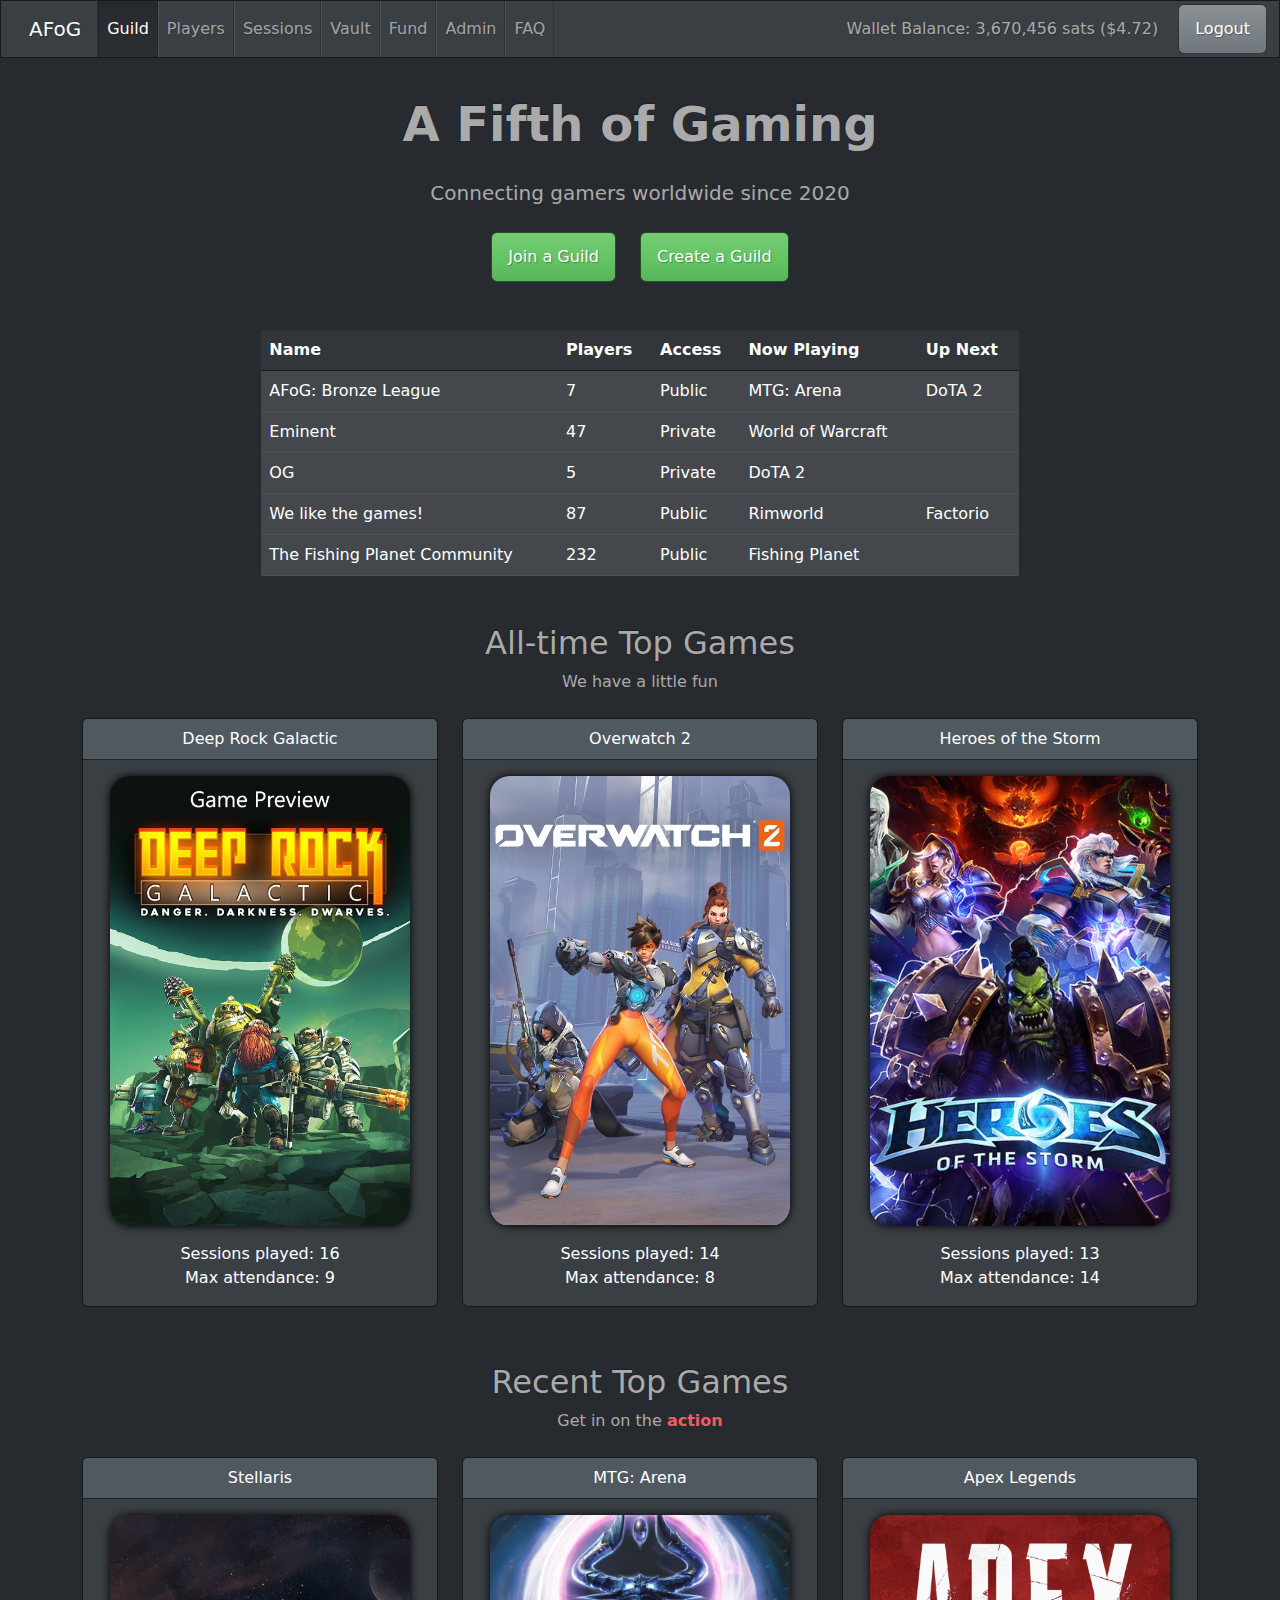
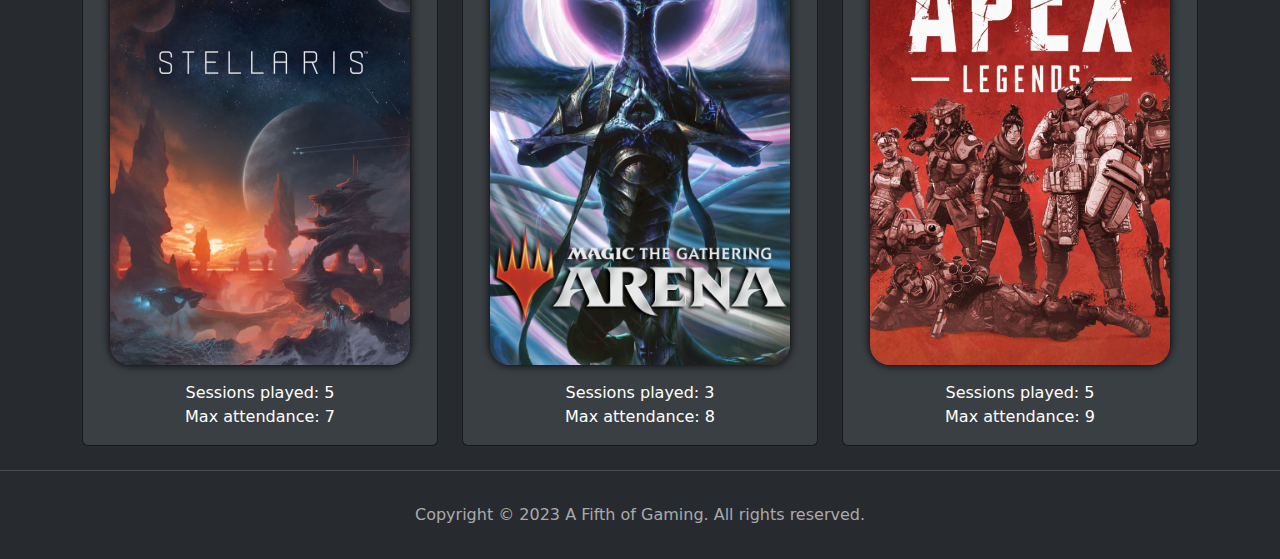
==== index.html @ 7854fa2b "Add files via upload" ====
<!DOCTYPE html>
    <head>
        <meta charset="utf-8">
        <meta name="viewport" content="width=device-width, initial-scale=1.0">
        <title>A Fifth of Gaming</title>

        <!-- CSS Start -->
        <link rel="stylesheet" href="./Styles/Bootstrap/bootstrap.css">
        <link rel="stylesheet" href="./Styles/style.css">
        <!-- CSS End -->

    </head>
    <body>

        <!-- Navbar Star -->
        <section navbar>
            <nav class="navbar navbar-expand-lg bg-primary fixed-top" data-bs-theme="dark">
                <div class="container-fluid">
                    <a class="navbar-brand" href="#">AFoG</a>
                    <button class="navbar-toggler" type="button" data-bs-toggle="collapse" data-bs-target="#navbarColor01" aria-controls="navbarColor01" aria-expanded="false" aria-label="Toggle navigation">
                        <span class="navbar-toggler-icon"></span>
                    </button>
                    <div class="collapse navbar-collapse" id="navbarColor01">
                        <ul class="navbar-nav me-auto">
                        <li class="nav-item">
                            <a class="nav-link active" href="#">Guild<span class="visually-hidden">(current)</span></a>
                        </li>
                        <li class="nav-item">
                            <a class="nav-link" href="#">Players</a>
                        </li>
                        <li class="nav-item">
                            <a class="nav-link" href="#">Sessions</a>
                        </li>
                        <li class="nav-item">
                            <a class="nav-link" href="#">Vault</a>
                        </li>
                        <li class="nav-item">
                            <a class="nav-link" href="#">Fund</a>
                        </li>
                        <li class="nav-item">
                            <a class="nav-link" href="#">Admin</a>
                        </li>
                        <li class="nav-item">
                            <a class="nav-link" href="#">FAQ</a>
                        </li>
                        </ul>
                        <div style="padding-right: 20px;">
                            <p style="margin: auto">Wallet Balance: 3,670,456 sats ($4.72)</p>
                        </div>
                        <button class="btn btn-secondary my-2 my-sm-0" type="submit">Logout</button>
                    </div>
                </div>
            </nav>
        </section>
        <!-- Navbar End -->

        <!-- Hero Start -->
        <section hero>
            <div class="text-center p-5">
                <!-- <img class="d-block mx-auto mb-4" src="./Assets/Images/pexels-nathan-b-caldeira-6125330.jpg" alt="temp" width="100%"> -->
                <h1 class="display-5 fw-bold pt-5">A Fifth of Gaming</h1>
                <div class="col-lg-6 mx-auto">
                    <p class="lead my-4">Connecting gamers worldwide since 2020</p>
                    <div class="d-grid gap-4 d-sm-flex justify-content-sm-center">
                        <button type="button" class="btn btn-success"><a class="nav-link" href="#">Join a Guild</a></button>
                        <button type="button" class="btn btn-success"><a class="nav-link" href="#">Create a Guild</a></button>                  
                    </div>
                </div>
            </div>
        </section>
        <!-- Hero End -->

        <!-- Top Guilds Start -->
        <section top-guilds>
            <div class="col-xl-8 mx-auto px-5">
                <table class="table table-hover">
                    <thead>
                        <tr>
                            <th scope="col">Name</th>
                            <th scope="col">Players</th>
                            <th scope="col">Access</th>
                            <th scope="col">Now Playing</th>
                            <th scope="col">Up Next</th>
                        </tr>
                    </thead>
                    <tbody>
                        <tr class="table-primary">
                            <td scope="row">AFoG: Bronze League</th>
                            <td>7</td>
                            <td>Public</td>
                            <td>MTG: Arena</td>
                            <td>DoTA 2</th>
                        </tr>
                        <tr class="table-primary">
                            <td scope="row">Eminent</th>
                            <td>47</td>
                            <td>Private</td>
                            <td>World of Warcraft</td>
                            <td></th>
                        </tr>
                        <tr class="table-primary">
                            <td scope="row">OG</th>
                            <td>5</td>
                            <td>Private</td>
                            <td>DoTA 2</td>
                            <td></th>
                        </tr>
                        <tr class="table-primary">
                            <td scope="row">We like the games!</th>
                            <td>87</td>
                            <td>Public</td>
                            <td>Rimworld</td>
                            <td>Factorio</th>
                        </tr>
                        <tr class="table-primary">
                            <td scope="row">The Fishing Planet Community</th>
                            <td>232</td>
                            <td>Public</td>
                            <td>Fishing Planet</td>
                            <td></th>
                        </tr>
                    </tbody>
                </table>    
            </div>    
        </section>
        <!-- Top Guilds End -->

        <!-- All-time Top Games Start -->
        <div class="container">
            <h2 class="text-center mt-5">All-time Top Games</h2>
            <p class="text-center mb-3">We have a little fun</p>
            <div class="row">
                <div class="col-md-4 col-sm-12 py-2">
                    <div class="card text-white bg-primary mx-auto text-center" style="width: 100%;">
                        <div class="card-header">Deep Rock Galactic</div>
                        <div class="card-body">
                            <a href="https://www.deeprockgalactic.com/">
                                <img class="card-preview-image" src="./Assets/Images/Games/Deep Rock Galactic.jpg" alt="deep rock galactic">
                            </a>
                            <ul class="card-preview-list pt-3">
                                <li>Sessions played: 16</li>
                                <li>Max attendance: 9</li>
                            </ul>
                        </div>
                    </div>
                </div>
                <div class="col-md-4 col-sm-12 py-2">
                    <div class="card text-white bg-primary mx-auto text-center" style="width: 100%;">
                        <div class="card-header">Overwatch 2</div>
                        <div class="card-body">
                            <a href="https://overwatch.blizzard.com/en-us/">
                                <img class="card-preview-image" src="./Assets/Images/Games/Overwatch 2.jpg" alt="overwatch 2">
                            </a>
                            <ul class="card-preview-list pt-3">
                                <li>Sessions played: 14</li>
                                <li>Max attendance: 8</li>
                            </ul>
                        </div>
                    </div>
                </div>
                <div class="col-md-4 col-sm-12 py-2">
                    <div class="card text-white bg-primary mx-auto text-center" style="width: 100%;">
                        <div class="card-header">Heroes of the Storm</div>
                        <div class="card-body">
                            <a href="https://heroesofthestorm.blizzard.com/en-us/">
                                <img class="card-preview-image" src="./Assets/Images/Games/Heroes of the Storm.jpg" alt="heroes of the storm">
                            </a>
                            <ul class="card-preview-list pt-3">
                                <li>Sessions played: 13</li>
                                <li>Max attendance: 14</li>
                            </ul>                        
                        </div>
                    </div>
                </div>
            </div>
        </div>
        <!-- All-time Top Games End -->

        <!-- Recent Top Games Start -->
        <div class="container">
            <h2 class="text-center mt-5">Recent Top Games</h2>
            <p class="text-center mb-3">Get in on the <strong><a class="nav-item" style="text-decoration: none; color: var(--bs-danger)" href="#">action</a></strong></p>
            <div class="row">
                <div class="col-md-4 col-sm-12 py-2">
                    <div class="card text-white bg-primary mx-auto text-center" style="width: 100%;">
                        <div class="card-header">Stellaris</div>
                        <div class="card-body">
                            <a href="https://www.paradoxinteractive.com/games/stellaris/about">
                                <img class="card-preview-image" src="./Assets/Images/Games/Stellaris.jpg" alt="stellaris">
                            </a>
                            <ul class="card-preview-list pt-3">
                                <li>Sessions played: 5</li>
                                <li>Max attendance: 7</li>
                            </ul>
                        </div>
                    </div>
                </div>
                <div class="col-md-4 col-sm-12 py-2">
                    <div class="card text-white bg-primary mx-auto text-center" style="width: 100%;">
                        <div class="card-header">MTG: Arena</div>
                        <div class="card-body">
                            <a href="https://magic.wizards.com/en/mtgarena?utm_source=google&utm_medium=cpc&utm_content=opb-branded-search-exact-text-arn-t01-m99&gclid=CjwKCAjw6eWnBhAKEiwADpnw9jcKSsLSXnEOmKVe9ziUFS3d11t2txVGPgoZqpXIYY7C8jF9TjRGkhoCyHUQAvD_BwE">
                                <img class="card-preview-image" src="./Assets/Images/Games/MTG Arena.jpg" alt="mtg: arena">
                            </a>
                            <ul class="card-preview-list pt-3">
                                <li>Sessions played: 3</li>
                                <li>Max attendance: 8</li>
                            </ul>
                        </div>
                    </div>
                </div>
                <div class="col-md-4 col-sm-12 py-2">
                    <div class="card text-white bg-primary mx-auto text-center" style="width: 100%;">
                        <div class="card-header">Apex Legends</div>
                        <div class="card-body">
                            <a href="https://www.ea.com/games/apex-legends">
                                <img class="card-preview-image" src="./Assets/Images/Games/Apex Legends.jpg" alt="apex legends">
                            </a>
                            <ul class="card-preview-list pt-3">
                                <li>Sessions played: 5</li>
                                <li>Max attendance: 9</li>
                            </ul>                        
                        </div>
                    </div>
                </div>
            </div>
        </div>
        <!-- Recent Top Games End -->

        <!-- Script Start -->
        <script src="./Scripts/Bootstrap/bootstrap.js"></script>
        <script src="./Scripts/index.js"></script>
        <!-- Script End -->

    </body>
    <hr>
    <footer class="py-3">
        <div class="container">
            <p class="text-center">Copyright &copy; 2023 A Fifth of Gaming. All rights reserved.</p>
        </div>
    </footer>
</html>
---- Styles/style.css ----
.card-preview-image {
    border-radius: 20px;
    box-shadow: 0px 0px 8px black;
    width: 100%;
    max-width: 300px;
    transition: all .3s;
    -o-transition: all .3s;
    -webkit-transition: all .3s;
    -moz-transition: all .3s;
}

.card-preview-image:hover {
    transform: scale(1.03);
    -o-transform: scale(1.03);
    -webkit-transform: scale(1.03);
    -moz-transform: scale(1.03);
}

.card-preview-list {
    list-style-type: none;
    margin: 0px;
    padding: 0px;
}
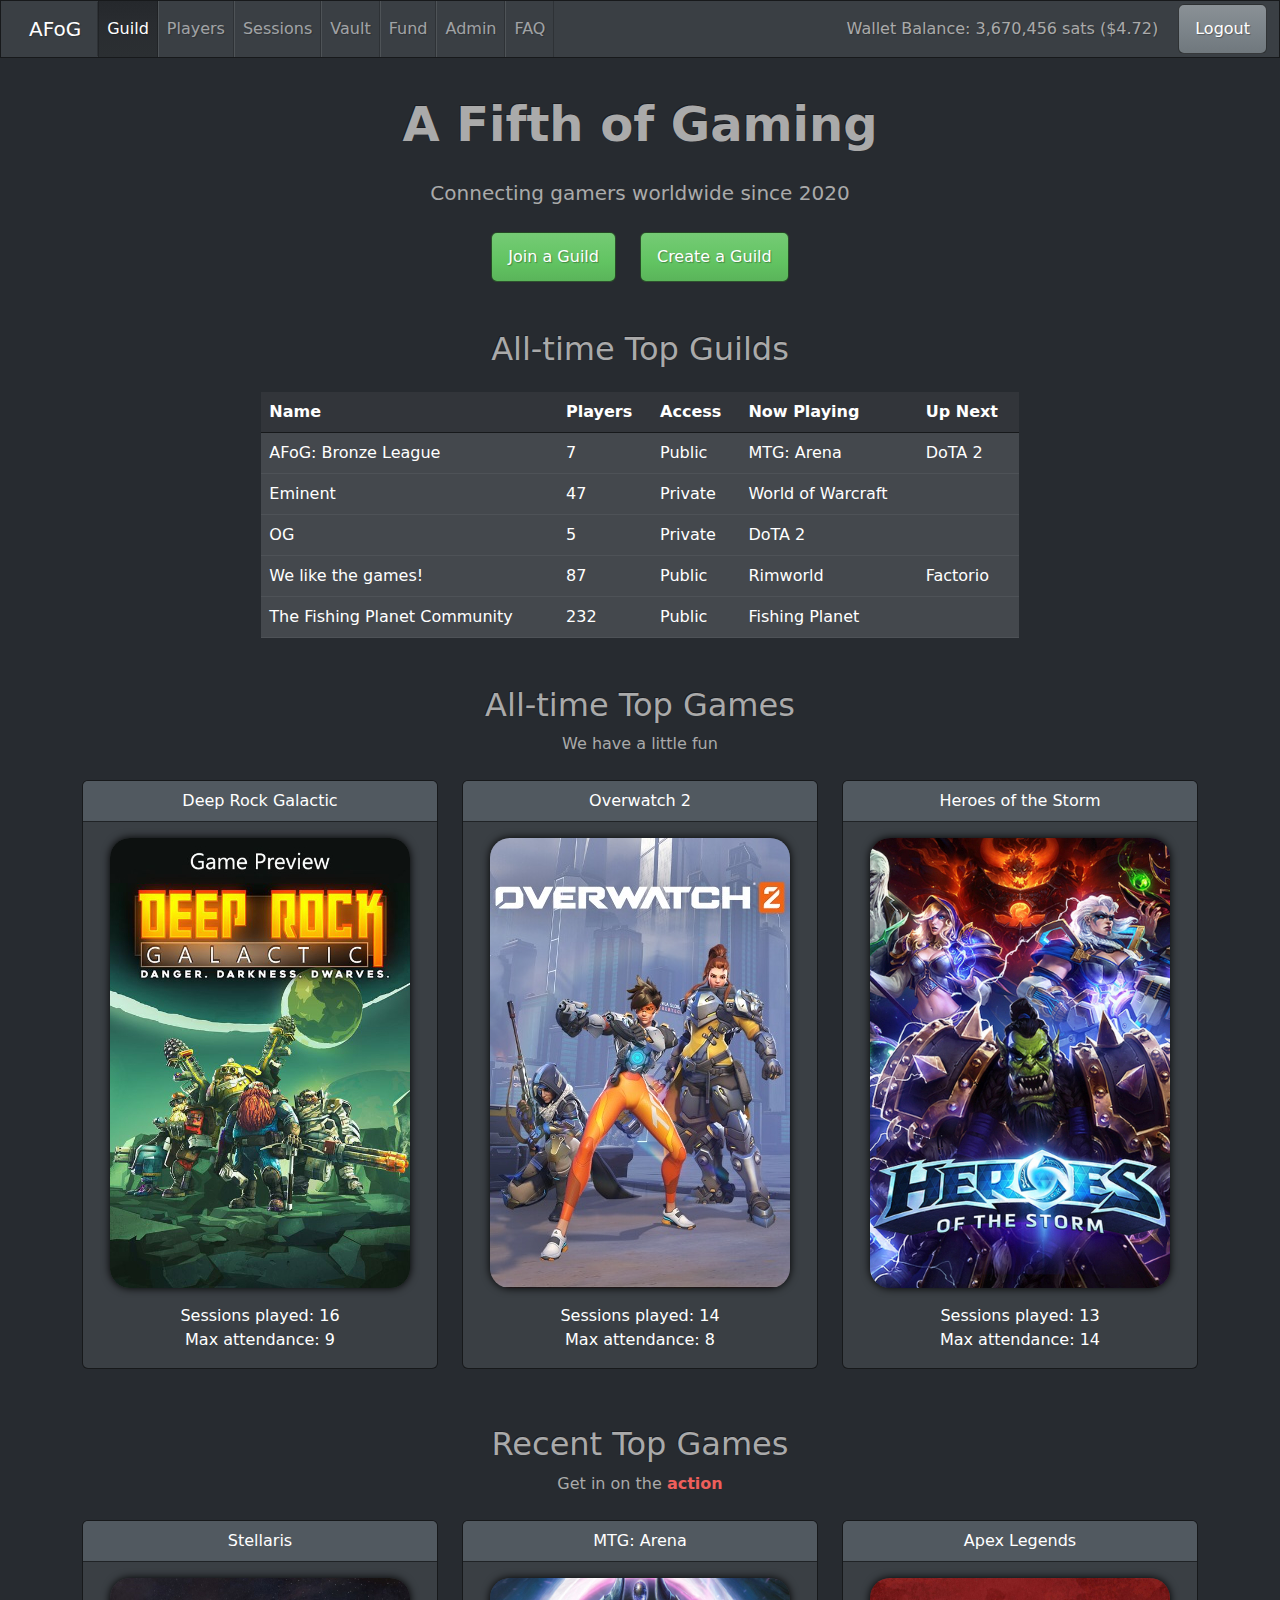
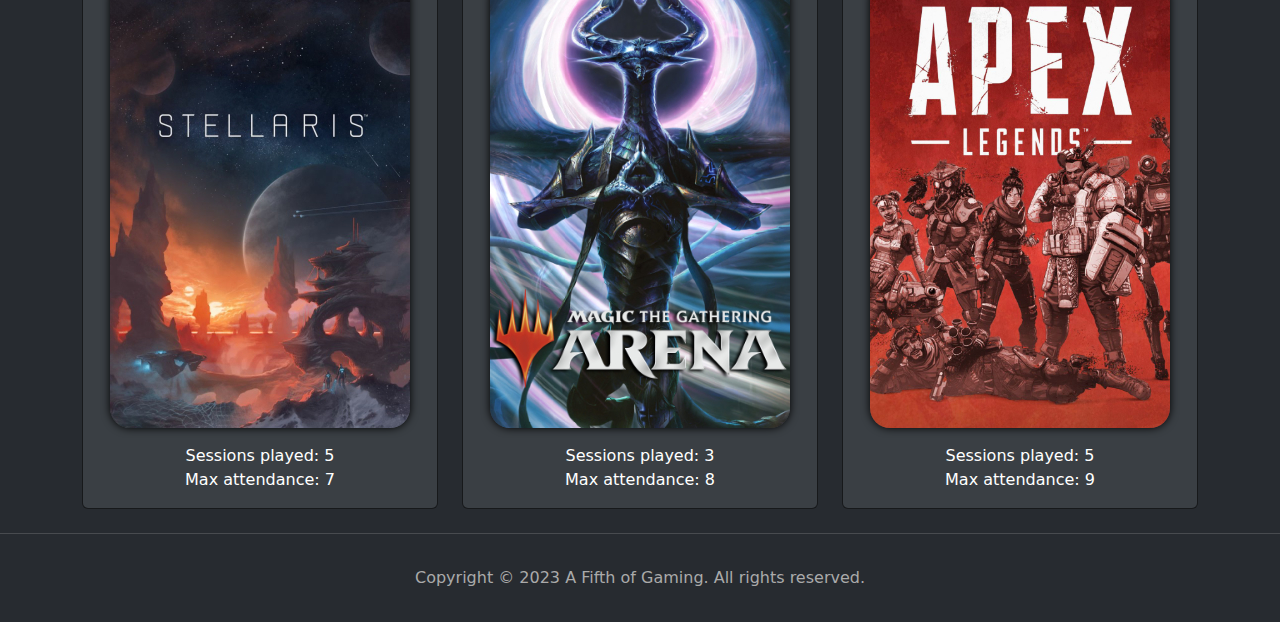
==== commit 98d80659: "Add files via upload" ====
--- a/index.html
+++ b/index.html
@@ -71,6 +71,7 @@
         <!-- Hero End -->
 
         <!-- Top Guilds Start -->
+        <h2 class="text-center mb-4">All-time Top Guilds</h2>
         <section top-guilds>
             <div class="col-xl-8 mx-auto px-5">
                 <table class="table table-hover">
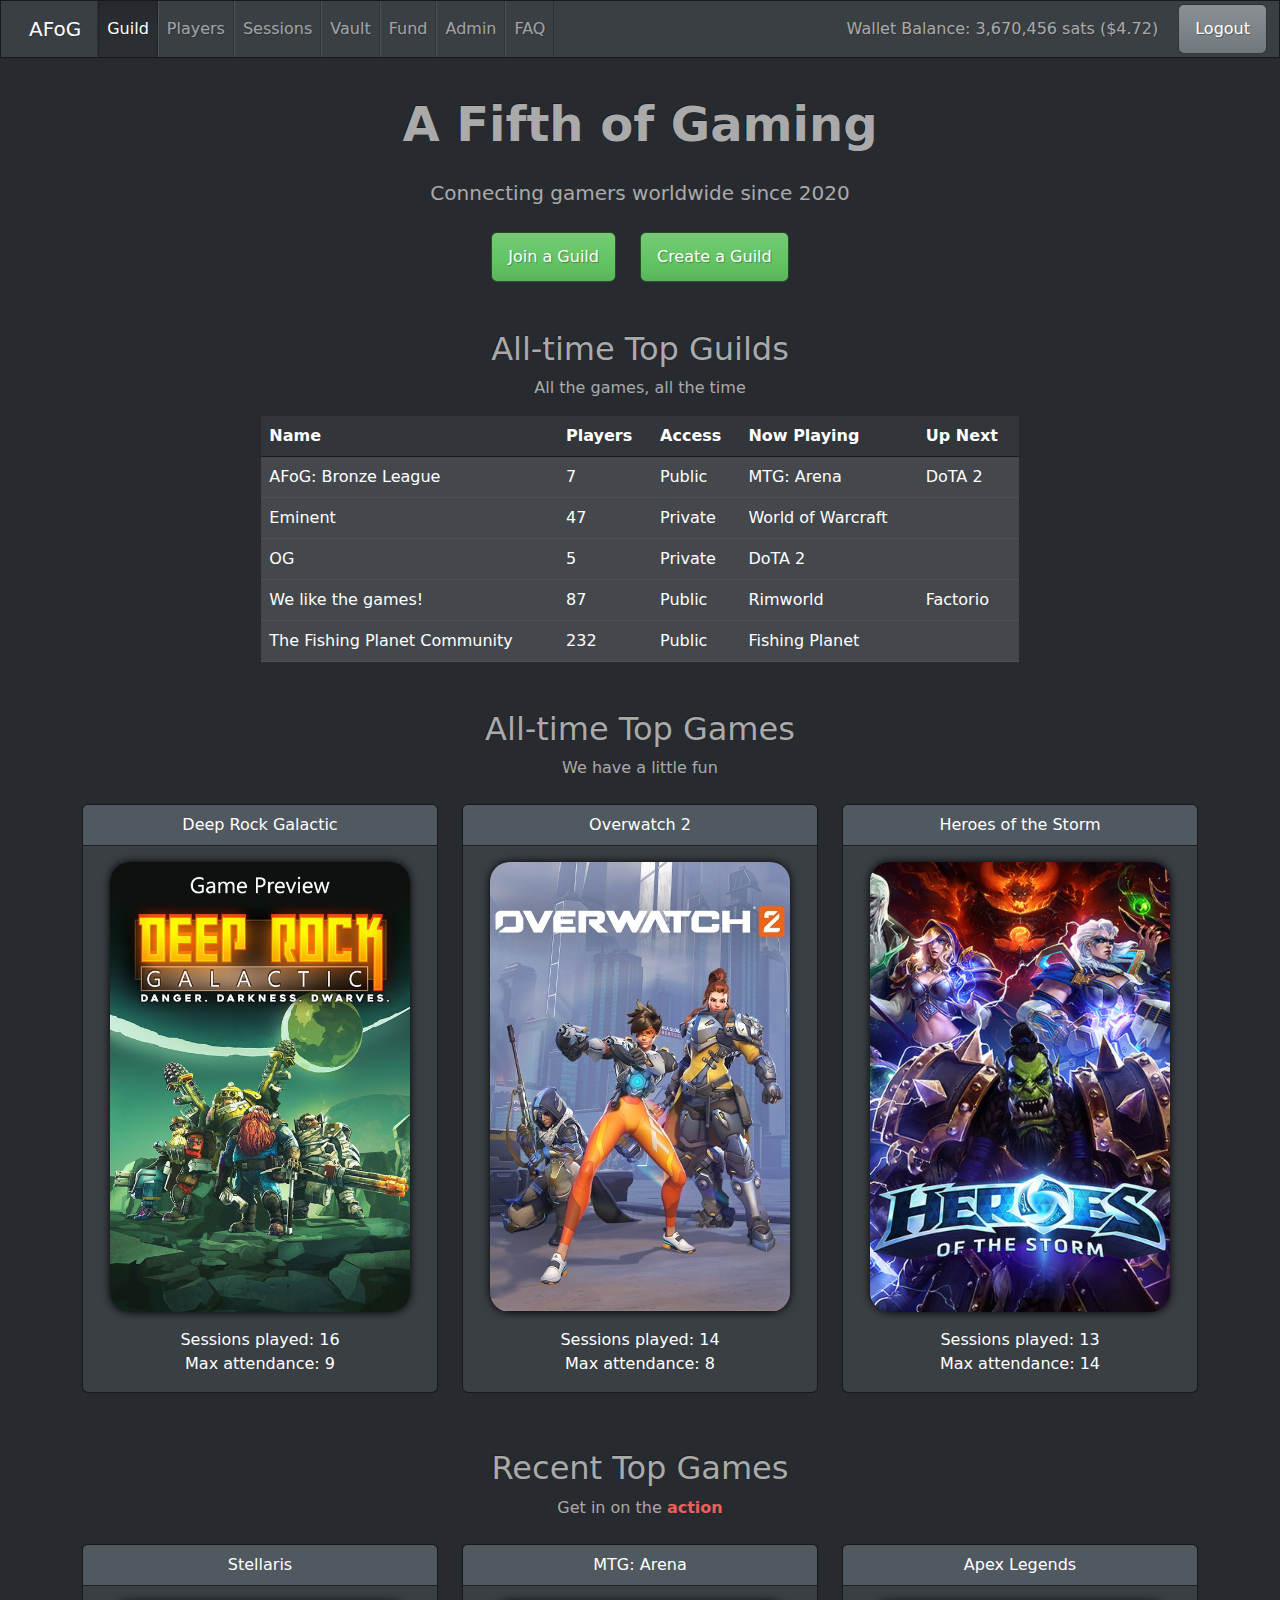
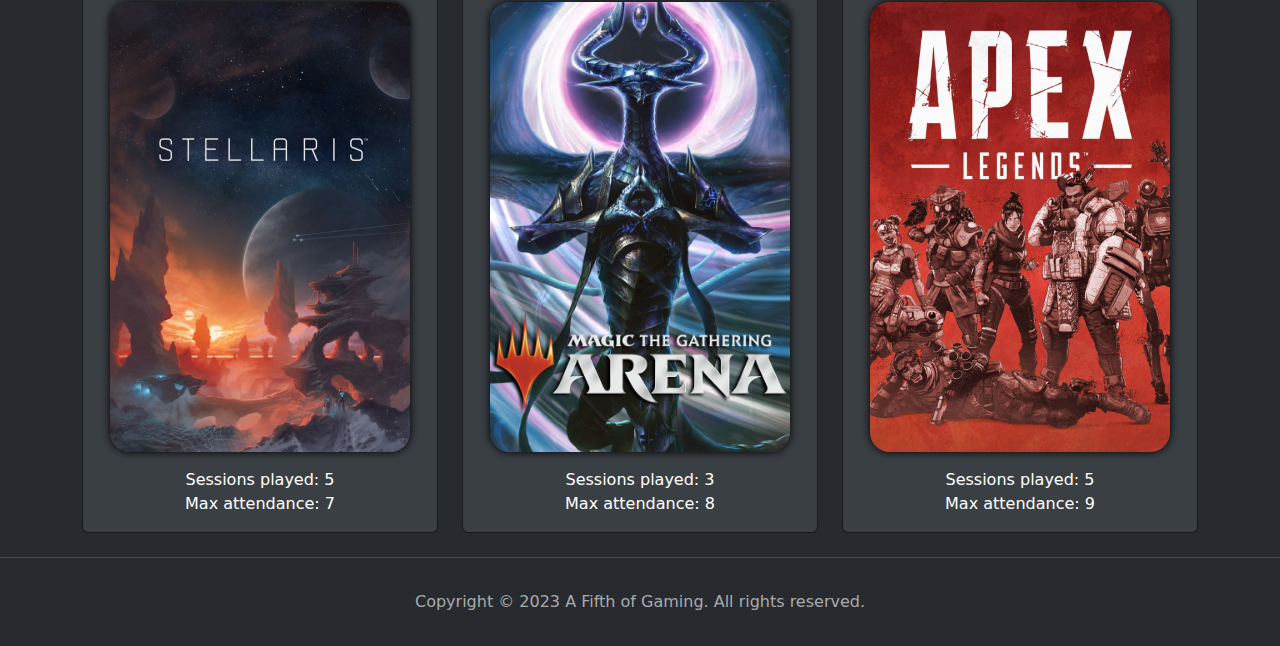
==== commit 2113920e: "Add files via upload" ====
--- a/index.html
+++ b/index.html
@@ -71,7 +71,8 @@
         <!-- Hero End -->
 
         <!-- Top Guilds Start -->
-        <h2 class="text-center mb-4">All-time Top Guilds</h2>
+        <h2 class="text-center">All-time Top Guilds</h2>
+        <p class="text-center mb-3">All the games, all the time</p>
         <section top-guilds>
             <div class="col-xl-8 mx-auto px-5">
                 <table class="table table-hover">
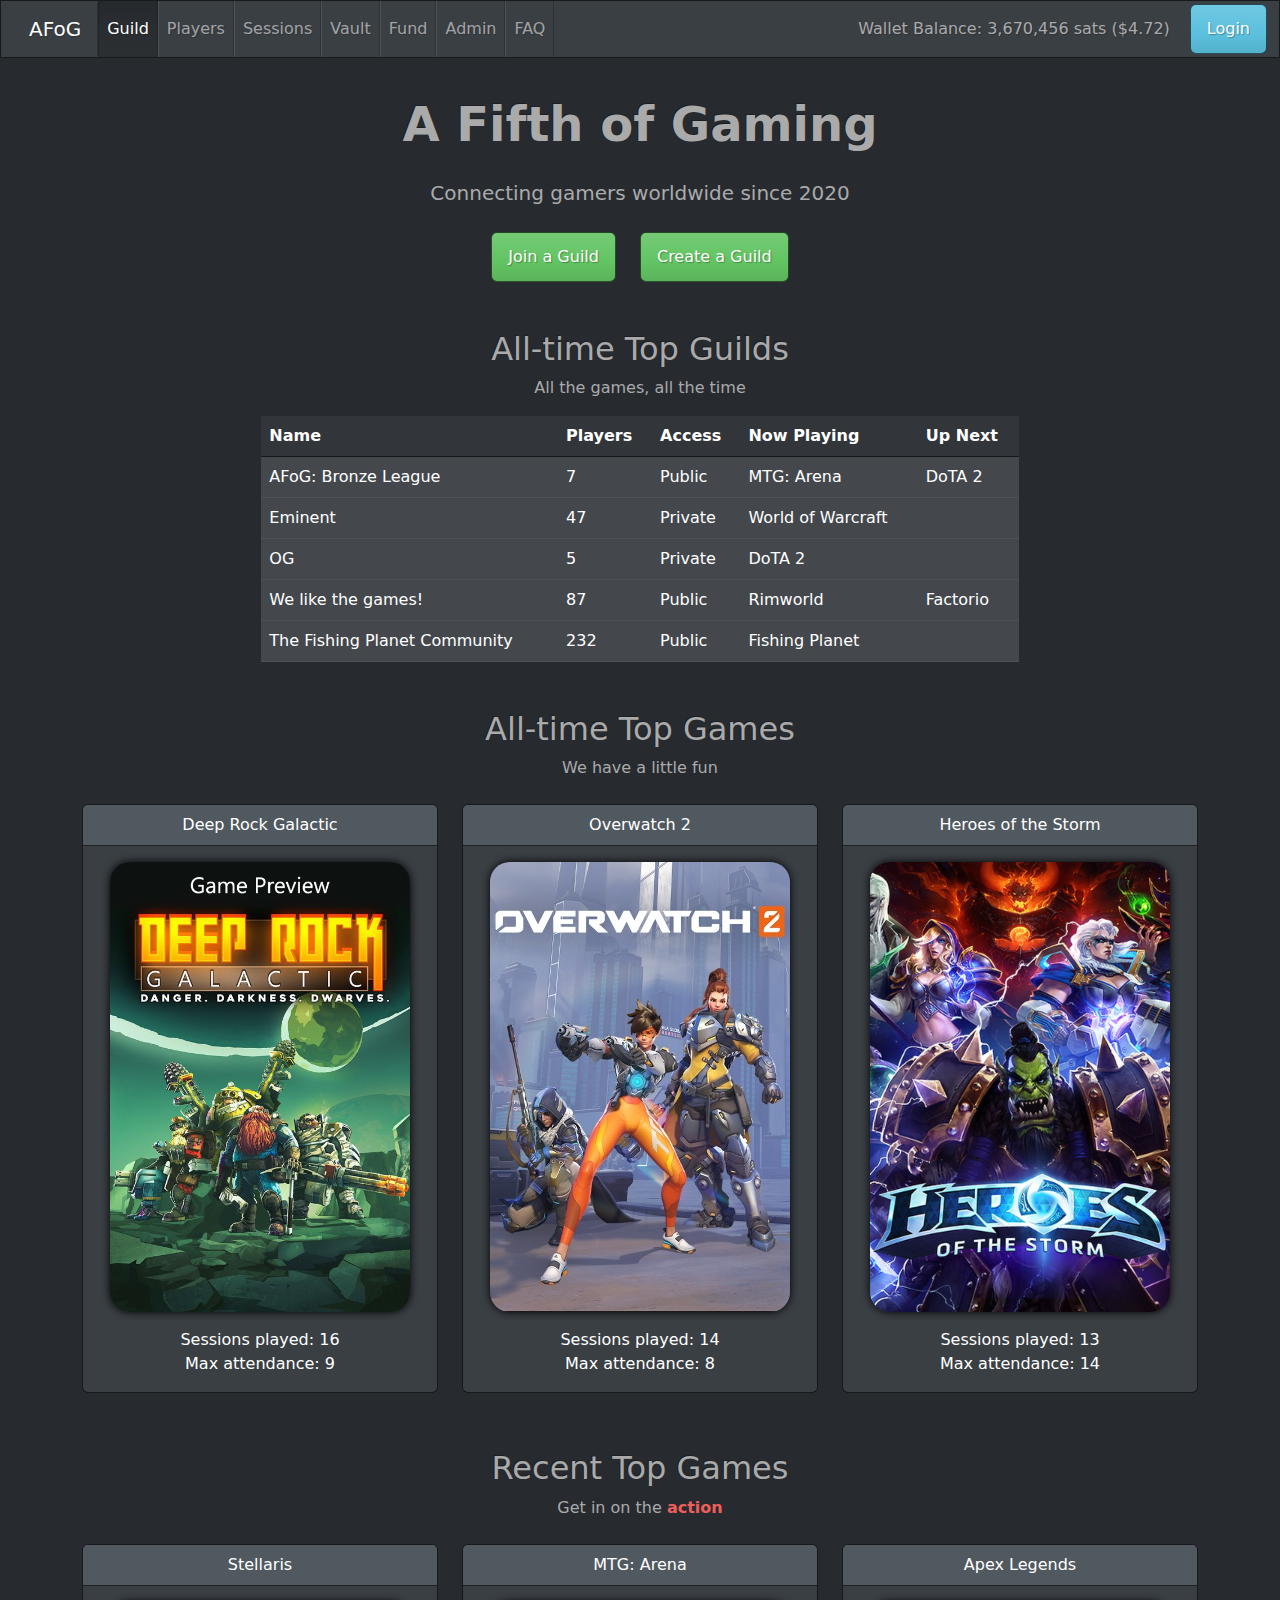
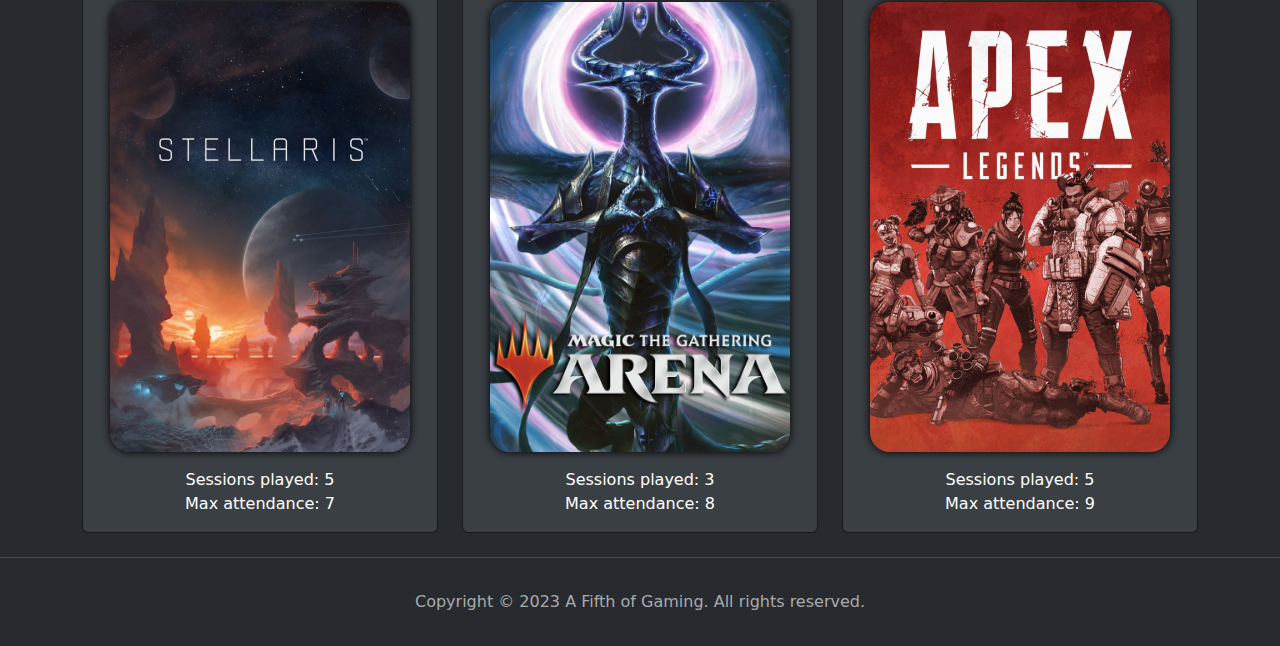
==== commit 6382bbbb: "Add files via upload" ====
--- a/index.html
+++ b/index.html
@@ -1,6 +1,7 @@
 <!DOCTYPE html>
+<html lang="en">
     <head>
-        <meta charset="utf-8">
+        <meta charset="UTF-8">
         <meta name="viewport" content="width=device-width, initial-scale=1.0">
         <title>A Fifth of Gaming</title>
 
@@ -47,7 +48,9 @@
                         <div style="padding-right: 20px;">
                             <p style="margin: auto">Wallet Balance: 3,670,456 sats ($4.72)</p>
                         </div>
-                        <button class="btn btn-secondary my-2 my-sm-0" type="submit">Logout</button>
+                        <a href="./login.html">
+                            <button class="btn btn-info my-2 my-sm-0" type="submit">Login</button>
+                        </a>
                     </div>
                 </div>
             </nav>
@@ -71,9 +74,9 @@
         <!-- Hero End -->
 
         <!-- Top Guilds Start -->
-        <h2 class="text-center">All-time Top Guilds</h2>
-        <p class="text-center mb-3">All the games, all the time</p>
         <section top-guilds>
+            <h2 class="text-center">All-time Top Guilds</h2>
+            <p class="text-center mb-3">All the games, all the time</p>
             <div class="col-xl-8 mx-auto px-5">
                 <table class="table table-hover">
                     <thead>
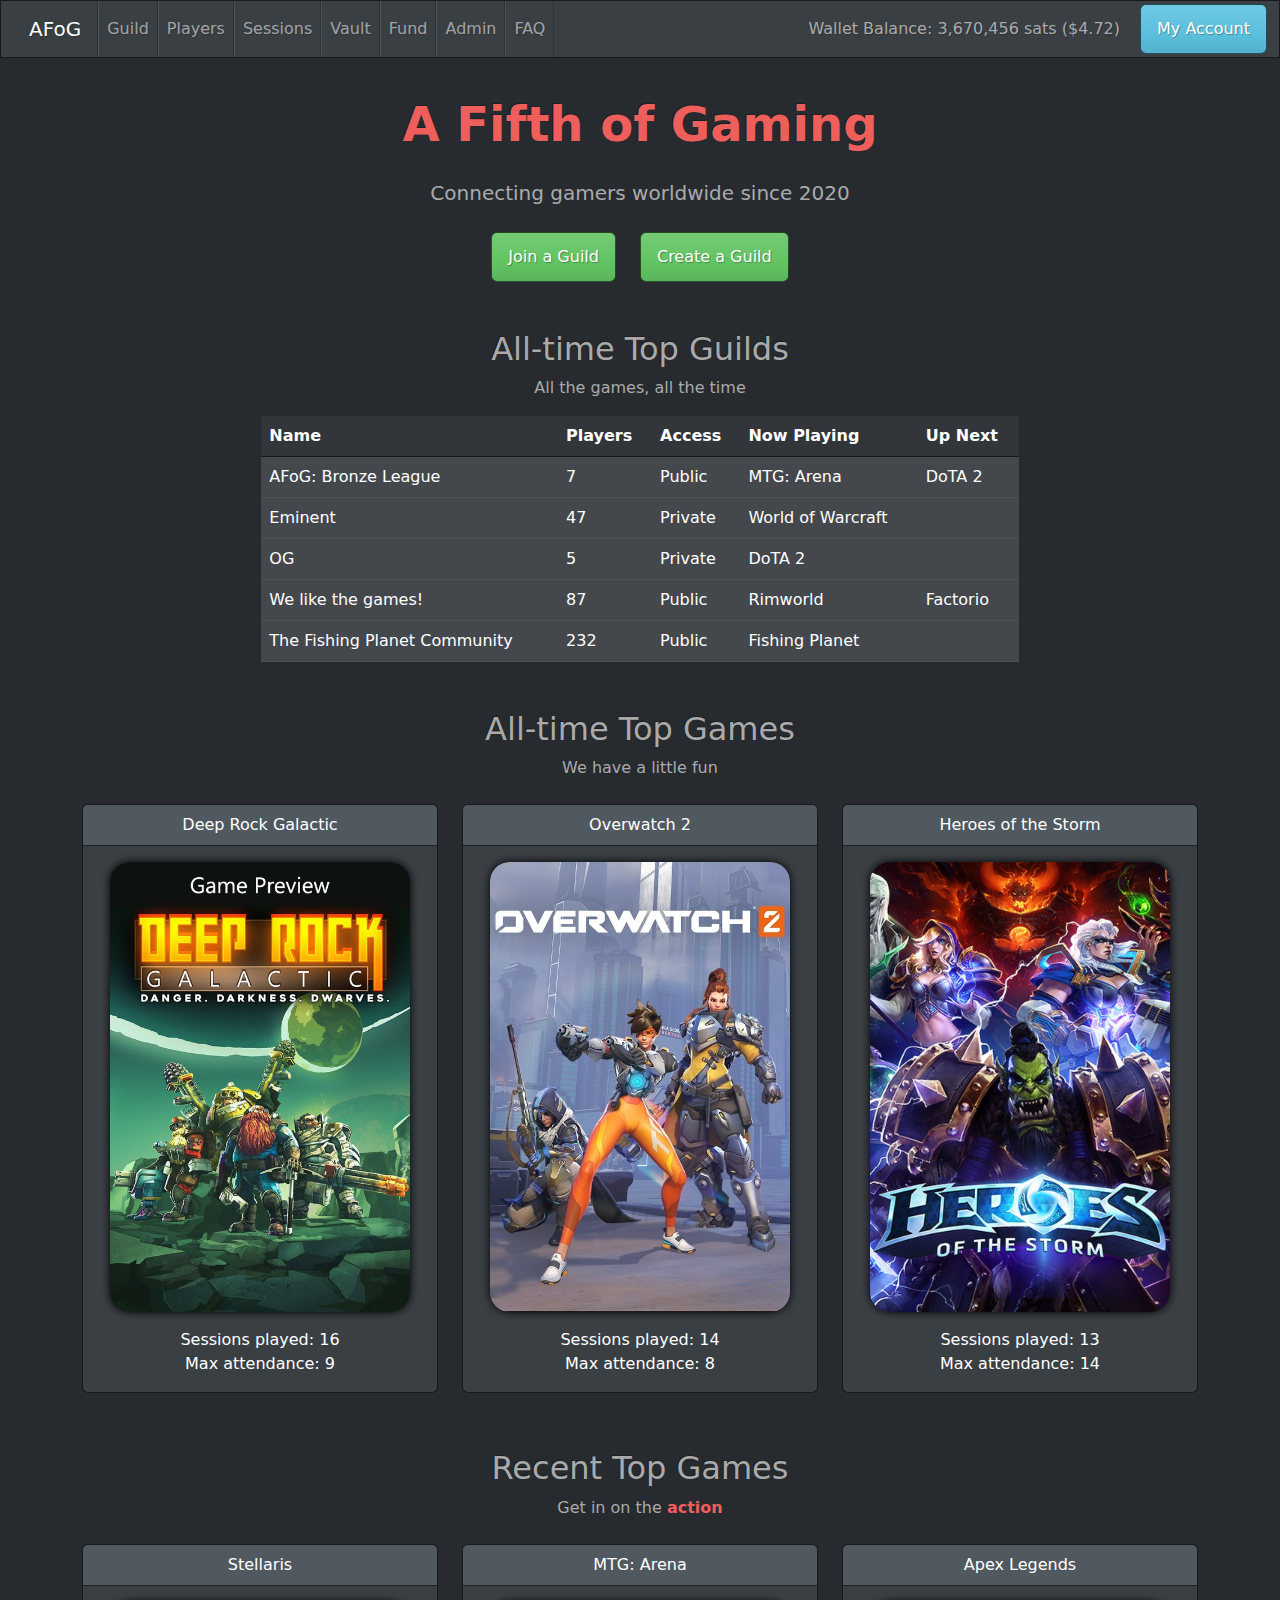
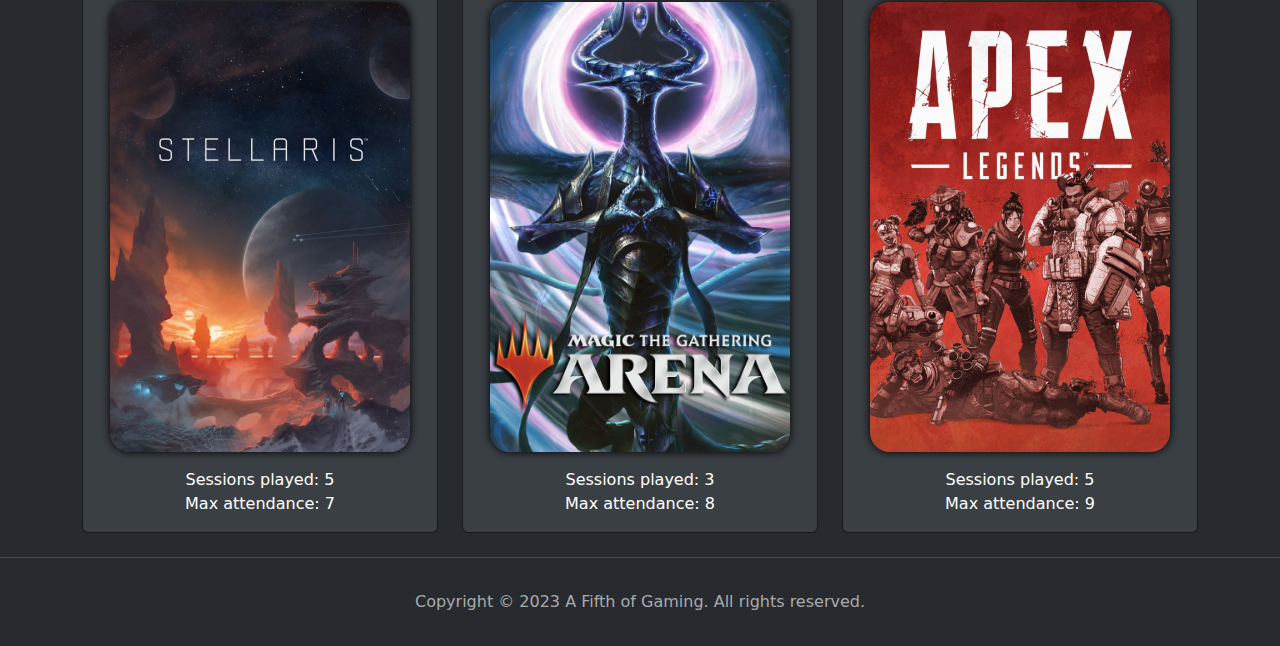
==== commit 311cff38: "Add files via upload" ====
--- a/index.html
+++ b/index.html
@@ -24,7 +24,7 @@
                     <div class="collapse navbar-collapse" id="navbarColor01">
                         <ul class="navbar-nav me-auto">
                         <li class="nav-item">
-                            <a class="nav-link active" href="#">Guild<span class="visually-hidden">(current)</span></a>
+                            <a class="nav-link" href="#">Guild<span class="visually-hidden">(current)</span></a>
                         </li>
                         <li class="nav-item">
                             <a class="nav-link" href="#">Players</a>
@@ -49,7 +49,7 @@
                             <p style="margin: auto">Wallet Balance: 3,670,456 sats ($4.72)</p>
                         </div>
                         <a href="./login.html">
-                            <button class="btn btn-info my-2 my-sm-0" type="submit">Login</button>
+                            <button class="btn btn-info my-2 my-sm-0" type="submit">My Account</button>
                         </a>
                     </div>
                 </div>
@@ -61,12 +61,12 @@
         <section hero>
             <div class="text-center p-5">
                 <!-- <img class="d-block mx-auto mb-4" src="./Assets/Images/pexels-nathan-b-caldeira-6125330.jpg" alt="temp" width="100%"> -->
-                <h1 class="display-5 fw-bold pt-5">A Fifth of Gaming</h1>
+                <h1 class="display-5 fw-bold pt-5 grow-in" style="color: #ee5f5b;">A Fifth of Gaming</h1>
                 <div class="col-lg-6 mx-auto">
-                    <p class="lead my-4">Connecting gamers worldwide since 2020</p>
+                    <p class="lead my-4 delay1 grow-in">Connecting gamers worldwide since 2020</p>
                     <div class="d-grid gap-4 d-sm-flex justify-content-sm-center">
-                        <button type="button" class="btn btn-success"><a class="nav-link" href="#">Join a Guild</a></button>
-                        <button type="button" class="btn btn-success"><a class="nav-link" href="#">Create a Guild</a></button>                  
+                        <button type="button" class="btn btn-success slide-right"><a class="nav-link" href="#">Join a Guild</a></button>
+                        <button type="button" class="btn btn-success slide-left"><a class="nav-link" href="#">Create a Guild</a></button>                  
                     </div>
                 </div>
             </div>
@@ -74,7 +74,7 @@
         <!-- Hero End -->
 
         <!-- Top Guilds Start -->
-        <section top-guilds>
+        <section top-guilds class="slide-up" style="animation-delay: 1.5s;">
             <h2 class="text-center">All-time Top Guilds</h2>
             <p class="text-center mb-3">All the games, all the time</p>
             <div class="col-xl-8 mx-auto px-5">
@@ -131,105 +131,109 @@
         <!-- Top Guilds End -->
 
         <!-- All-time Top Games Start -->
-        <div class="container">
-            <h2 class="text-center mt-5">All-time Top Games</h2>
-            <p class="text-center mb-3">We have a little fun</p>
-            <div class="row">
-                <div class="col-md-4 col-sm-12 py-2">
-                    <div class="card text-white bg-primary mx-auto text-center" style="width: 100%;">
-                        <div class="card-header">Deep Rock Galactic</div>
-                        <div class="card-body">
-                            <a href="https://www.deeprockgalactic.com/">
-                                <img class="card-preview-image" src="./Assets/Images/Games/Deep Rock Galactic.jpg" alt="deep rock galactic">
-                            </a>
-                            <ul class="card-preview-list pt-3">
-                                <li>Sessions played: 16</li>
-                                <li>Max attendance: 9</li>
-                            </ul>
-                        </div>
-                    </div>
-                </div>
-                <div class="col-md-4 col-sm-12 py-2">
-                    <div class="card text-white bg-primary mx-auto text-center" style="width: 100%;">
-                        <div class="card-header">Overwatch 2</div>
-                        <div class="card-body">
-                            <a href="https://overwatch.blizzard.com/en-us/">
-                                <img class="card-preview-image" src="./Assets/Images/Games/Overwatch 2.jpg" alt="overwatch 2">
-                            </a>
-                            <ul class="card-preview-list pt-3">
-                                <li>Sessions played: 14</li>
-                                <li>Max attendance: 8</li>
-                            </ul>
-                        </div>
-                    </div>
-                </div>
-                <div class="col-md-4 col-sm-12 py-2">
-                    <div class="card text-white bg-primary mx-auto text-center" style="width: 100%;">
-                        <div class="card-header">Heroes of the Storm</div>
-                        <div class="card-body">
-                            <a href="https://heroesofthestorm.blizzard.com/en-us/">
-                                <img class="card-preview-image" src="./Assets/Images/Games/Heroes of the Storm.jpg" alt="heroes of the storm">
-                            </a>
-                            <ul class="card-preview-list pt-3">
-                                <li>Sessions played: 13</li>
-                                <li>Max attendance: 14</li>
-                            </ul>                        
+        <section all-time-top-games class="slide-up" style="animation-delay: 1.6s;">
+            <div class="container">
+                <h2 class="text-center mt-5">All-time Top Games</h2>
+                <p class="text-center mb-3">We have a little fun</p>
+                <div class="row">
+                    <div class="col-md-4 col-sm-12 py-2">
+                        <div class="card text-white bg-primary mx-auto text-center" style="width: 100%;">
+                            <div class="card-header">Deep Rock Galactic</div>
+                            <div class="card-body">
+                                <a href="https://www.deeprockgalactic.com/">
+                                    <img class="card-preview-image" src="./Assets/Images/Games/Deep Rock Galactic.jpg" alt="deep rock galactic">
+                                </a>
+                                <ul class="card-preview-list pt-3">
+                                    <li>Sessions played: 16</li>
+                                    <li>Max attendance: 9</li>
+                                </ul>
+                            </div>
+                        </div>
+                    </div>
+                    <div class="col-md-4 col-sm-12 py-2">
+                        <div class="card text-white bg-primary mx-auto text-center" style="width: 100%;">
+                            <div class="card-header">Overwatch 2</div>
+                            <div class="card-body">
+                                <a href="https://overwatch.blizzard.com/en-us/">
+                                    <img class="card-preview-image" src="./Assets/Images/Games/Overwatch 2.jpg" alt="overwatch 2">
+                                </a>
+                                <ul class="card-preview-list pt-3">
+                                    <li>Sessions played: 14</li>
+                                    <li>Max attendance: 8</li>
+                                </ul>
+                            </div>
+                        </div>
+                    </div>
+                    <div class="col-md-4 col-sm-12 py-2">
+                        <div class="card text-white bg-primary mx-auto text-center" style="width: 100%;">
+                            <div class="card-header">Heroes of the Storm</div>
+                            <div class="card-body">
+                                <a href="https://heroesofthestorm.blizzard.com/en-us/">
+                                    <img class="card-preview-image" src="./Assets/Images/Games/Heroes of the Storm.jpg" alt="heroes of the storm">
+                                </a>
+                                <ul class="card-preview-list pt-3">
+                                    <li>Sessions played: 13</li>
+                                    <li>Max attendance: 14</li>
+                                </ul>                        
+                            </div>
                         </div>
                     </div>
                 </div>
             </div>
-        </div>
+        </section>
         <!-- All-time Top Games End -->
 
         <!-- Recent Top Games Start -->
-        <div class="container">
-            <h2 class="text-center mt-5">Recent Top Games</h2>
-            <p class="text-center mb-3">Get in on the <strong><a class="nav-item" style="text-decoration: none; color: var(--bs-danger)" href="#">action</a></strong></p>
-            <div class="row">
-                <div class="col-md-4 col-sm-12 py-2">
-                    <div class="card text-white bg-primary mx-auto text-center" style="width: 100%;">
-                        <div class="card-header">Stellaris</div>
-                        <div class="card-body">
-                            <a href="https://www.paradoxinteractive.com/games/stellaris/about">
-                                <img class="card-preview-image" src="./Assets/Images/Games/Stellaris.jpg" alt="stellaris">
-                            </a>
-                            <ul class="card-preview-list pt-3">
-                                <li>Sessions played: 5</li>
-                                <li>Max attendance: 7</li>
-                            </ul>
-                        </div>
-                    </div>
-                </div>
-                <div class="col-md-4 col-sm-12 py-2">
-                    <div class="card text-white bg-primary mx-auto text-center" style="width: 100%;">
-                        <div class="card-header">MTG: Arena</div>
-                        <div class="card-body">
-                            <a href="https://magic.wizards.com/en/mtgarena?utm_source=google&utm_medium=cpc&utm_content=opb-branded-search-exact-text-arn-t01-m99&gclid=CjwKCAjw6eWnBhAKEiwADpnw9jcKSsLSXnEOmKVe9ziUFS3d11t2txVGPgoZqpXIYY7C8jF9TjRGkhoCyHUQAvD_BwE">
-                                <img class="card-preview-image" src="./Assets/Images/Games/MTG Arena.jpg" alt="mtg: arena">
-                            </a>
-                            <ul class="card-preview-list pt-3">
-                                <li>Sessions played: 3</li>
-                                <li>Max attendance: 8</li>
-                            </ul>
-                        </div>
-                    </div>
-                </div>
-                <div class="col-md-4 col-sm-12 py-2">
-                    <div class="card text-white bg-primary mx-auto text-center" style="width: 100%;">
-                        <div class="card-header">Apex Legends</div>
-                        <div class="card-body">
-                            <a href="https://www.ea.com/games/apex-legends">
-                                <img class="card-preview-image" src="./Assets/Images/Games/Apex Legends.jpg" alt="apex legends">
-                            </a>
-                            <ul class="card-preview-list pt-3">
-                                <li>Sessions played: 5</li>
-                                <li>Max attendance: 9</li>
-                            </ul>                        
+        <section recent-top-games class="slide-up" style="animation-delay: 1.7s;">
+            <div class="container">
+                <h2 class="text-center mt-5">Recent Top Games</h2>
+                <p class="text-center mb-3">Get in on the <strong><a class="nav-item" style="text-decoration: none; color: var(--bs-danger)" href="#">action</a></strong></p>
+                <div class="row">
+                    <div class="col-md-4 col-sm-12 py-2">
+                        <div class="card text-white bg-primary mx-auto text-center" style="width: 100%;">
+                            <div class="card-header">Stellaris</div>
+                            <div class="card-body">
+                                <a href="https://www.paradoxinteractive.com/games/stellaris/about">
+                                    <img class="card-preview-image" src="./Assets/Images/Games/Stellaris.jpg" alt="stellaris">
+                                </a>
+                                <ul class="card-preview-list pt-3">
+                                    <li>Sessions played: 5</li>
+                                    <li>Max attendance: 7</li>
+                                </ul>
+                            </div>
+                        </div>
+                    </div>
+                    <div class="col-md-4 col-sm-12 py-2">
+                        <div class="card text-white bg-primary mx-auto text-center" style="width: 100%;">
+                            <div class="card-header">MTG: Arena</div>
+                            <div class="card-body">
+                                <a href="https://magic.wizards.com/en/mtgarena?utm_source=google&utm_medium=cpc&utm_content=opb-branded-search-exact-text-arn-t01-m99&gclid=CjwKCAjw6eWnBhAKEiwADpnw9jcKSsLSXnEOmKVe9ziUFS3d11t2txVGPgoZqpXIYY7C8jF9TjRGkhoCyHUQAvD_BwE">
+                                    <img class="card-preview-image" src="./Assets/Images/Games/MTG Arena.jpg" alt="mtg: arena">
+                                </a>
+                                <ul class="card-preview-list pt-3">
+                                    <li>Sessions played: 3</li>
+                                    <li>Max attendance: 8</li>
+                                </ul>
+                            </div>
+                        </div>
+                    </div>
+                    <div class="col-md-4 col-sm-12 py-2">
+                        <div class="card text-white bg-primary mx-auto text-center" style="width: 100%;">
+                            <div class="card-header">Apex Legends</div>
+                            <div class="card-body">
+                                <a href="https://www.ea.com/games/apex-legends">
+                                    <img class="card-preview-image" src="./Assets/Images/Games/Apex Legends.jpg" alt="apex legends">
+                                </a>
+                                <ul class="card-preview-list pt-3">
+                                    <li>Sessions played: 5</li>
+                                    <li>Max attendance: 9</li>
+                                </ul>                        
+                            </div>
                         </div>
                     </div>
                 </div>
             </div>
-        </div>
+        </section>
         <!-- Recent Top Games End -->
 
         <!-- Script Start -->
@@ -238,10 +242,10 @@
         <!-- Script End -->
 
     </body>
-    <hr>
-    <footer class="py-3">
-        <div class="container">
+    <footer>
+        <hr>
+        <div class="container py-3">
             <p class="text-center">Copyright &copy; 2023 A Fifth of Gaming. All rights reserved.</p>
-        </div>
+        </div> 
     </footer>
 </html>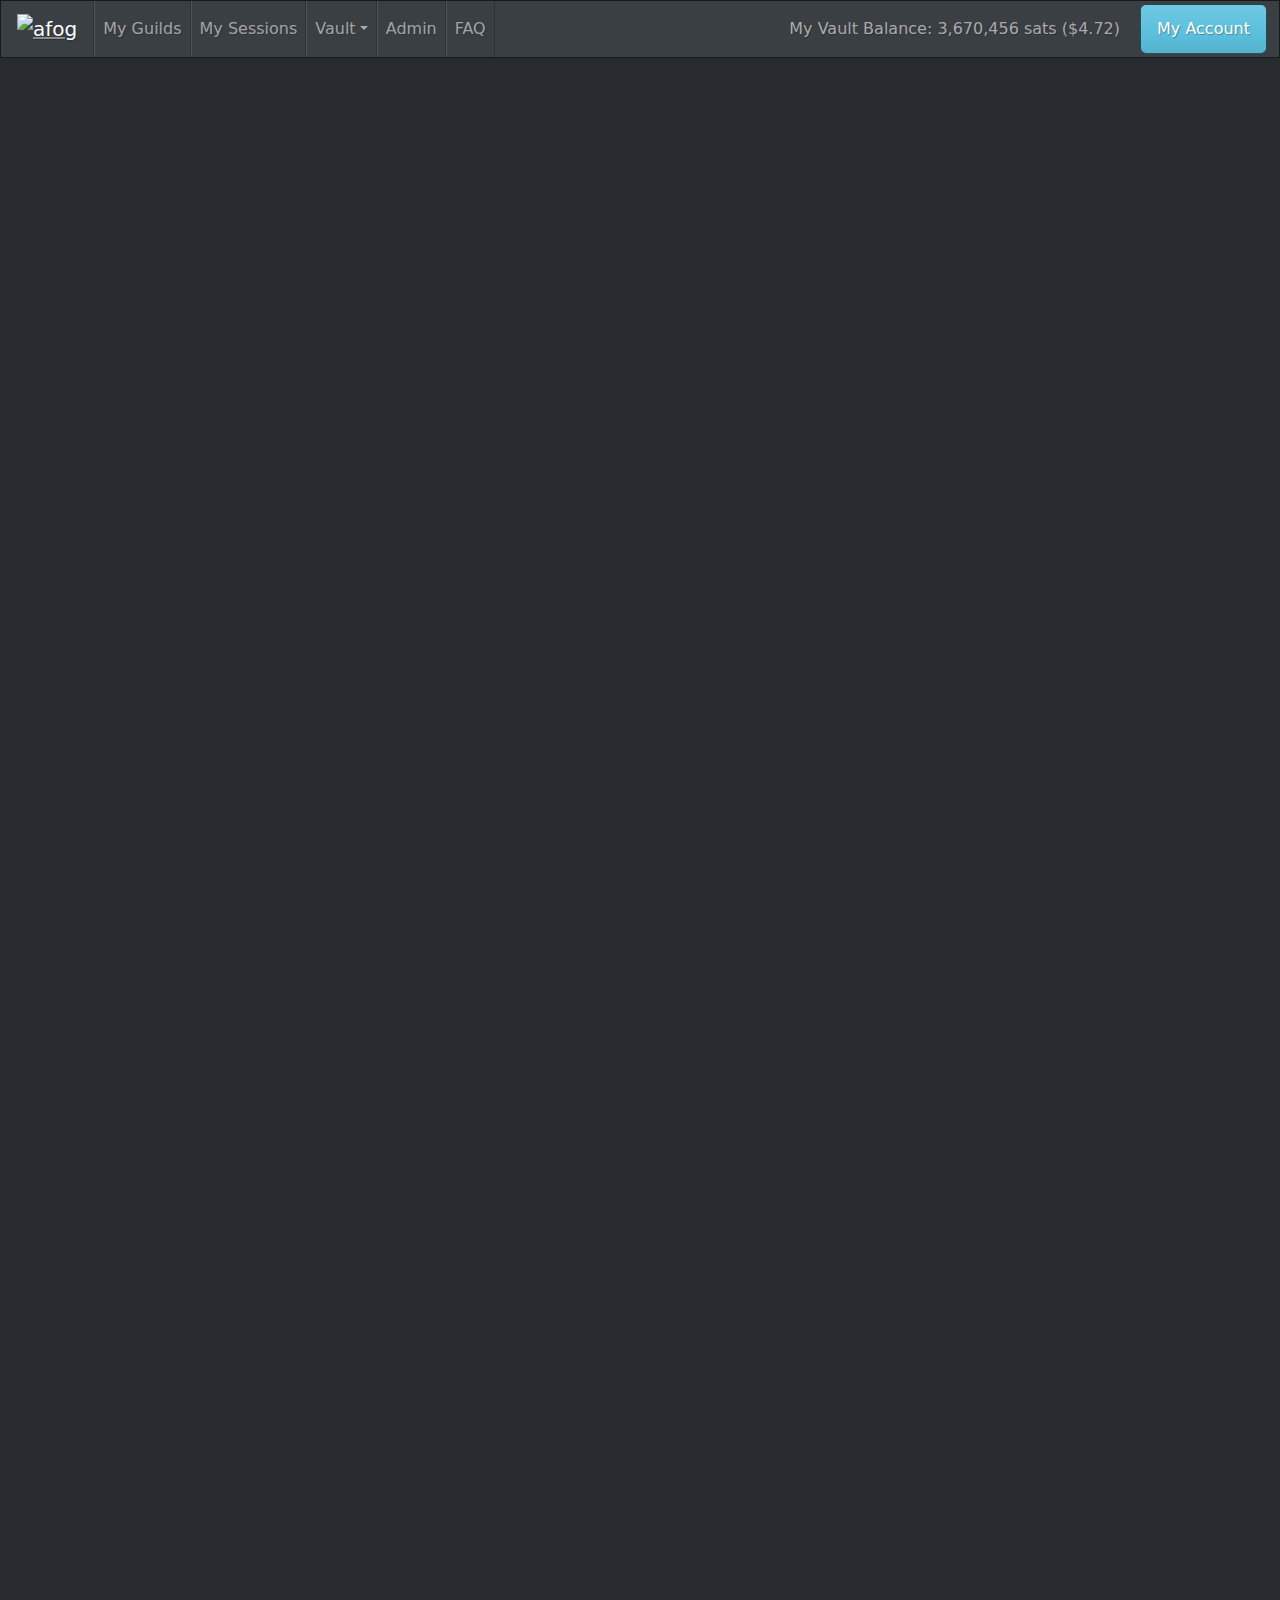
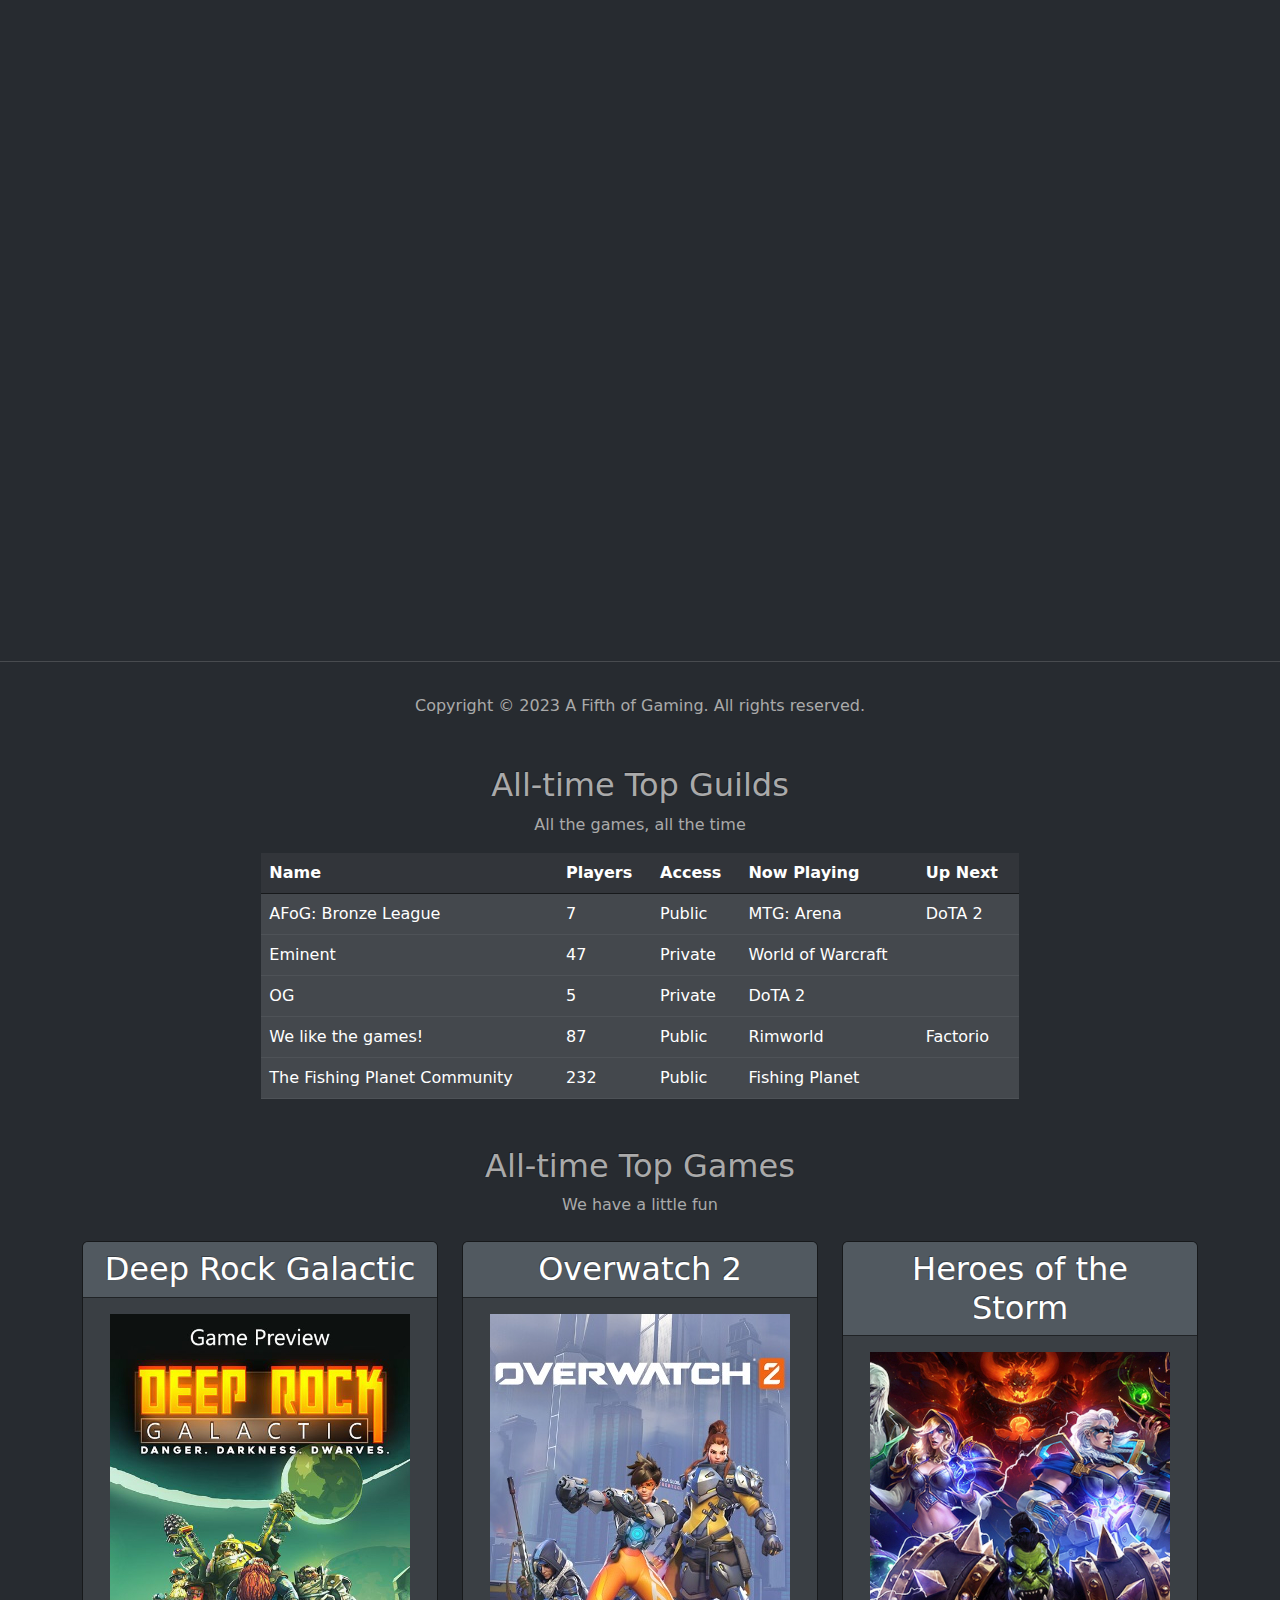
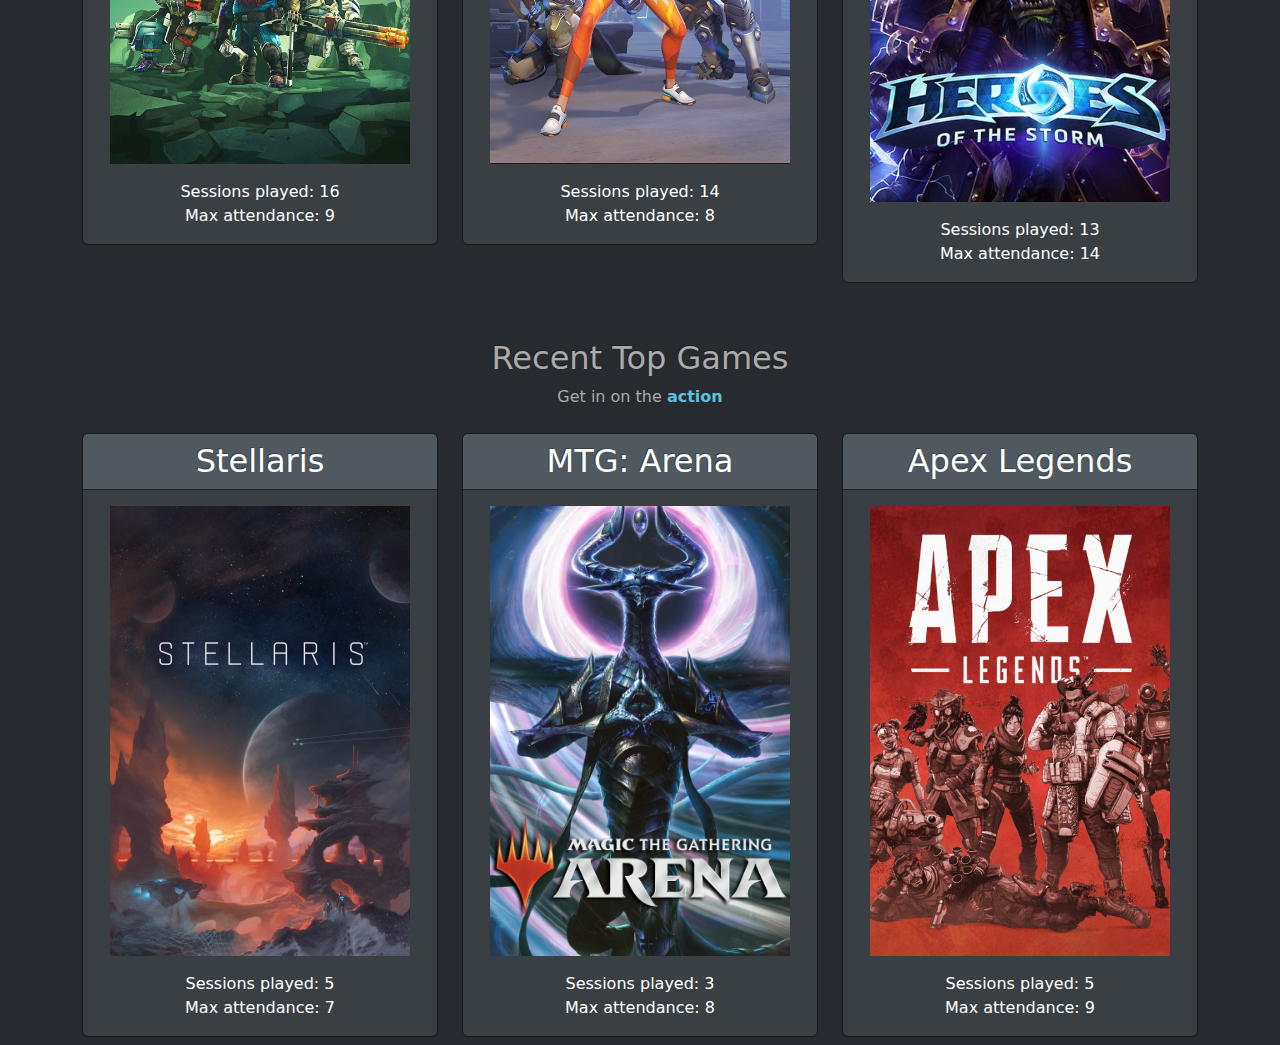
==== commit d5591839: "Add files via upload" ====
--- a/index.html
+++ b/index.html
@@ -10,43 +10,42 @@
         <link rel="stylesheet" href="./Styles/style.css">
         <!-- CSS End -->
 
-    </head>
-    <body>
+        <body>
 
         <!-- Navbar Star -->
-        <section navbar>
+        <section navbar class="pb-5 mb-5">
             <nav class="navbar navbar-expand-lg bg-primary fixed-top" data-bs-theme="dark">
-                <div class="container-fluid">
-                    <a class="navbar-brand" href="#">AFoG</a>
+                <div class="container-fluid" style="padding-left: 0px;">
+                    <a href="./index.html"><img class="navbar-brand afog-navbar-image" src="./Assets/Images/AFoG Logos/AFoG Text - Red.png" alt="afog"></a>
                     <button class="navbar-toggler" type="button" data-bs-toggle="collapse" data-bs-target="#navbarColor01" aria-controls="navbarColor01" aria-expanded="false" aria-label="Toggle navigation">
                         <span class="navbar-toggler-icon"></span>
                     </button>
                     <div class="collapse navbar-collapse" id="navbarColor01">
                         <ul class="navbar-nav me-auto">
                         <li class="nav-item">
-                            <a class="nav-link" href="#">Guild<span class="visually-hidden">(current)</span></a>
-                        </li>
-                        <li class="nav-item">
-                            <a class="nav-link" href="#">Players</a>
-                        </li>
-                        <li class="nav-item">
-                            <a class="nav-link" href="#">Sessions</a>
-                        </li>
-                        <li class="nav-item">
-                            <a class="nav-link" href="#">Vault</a>
-                        </li>
-                        <li class="nav-item">
-                            <a class="nav-link" href="#">Fund</a>
+                            <a class="nav-link" href="#">My Guilds<span class="visually-hidden">(current)</span></a>
+                        </li>
+                        <li class="nav-item">
+                            <a class="nav-link" href="#">My Sessions</a>
+                        </li>
+                        <li class="nav-item dropdown">
+                            <a class="nav-link dropdown-toggle" data-bs-toggle="dropdown" href="#" role="button" aria-haspopup="true" aria-expanded="false">Vault</a>
+                            <div class="dropdown-menu">
+                                <a class="dropdown-item" href="#">My Vault</a>
+                                <a class="dropdown-item" href="#">Guild Vault</a>
+                                <div class="dropdown-divider"></div>
+                                <a class="dropdown-item" href="#">Add Funds</a>
+                            </div>
                         </li>
                         <li class="nav-item">
                             <a class="nav-link" href="#">Admin</a>
                         </li>
                         <li class="nav-item">
-                            <a class="nav-link" href="#">FAQ</a>
+                            <a class="nav-link" href="./faq.html">FAQ</a>
                         </li>
                         </ul>
                         <div style="padding-right: 20px;">
-                            <p style="margin: auto">Wallet Balance: 3,670,456 sats ($4.72)</p>
+                            <p style="margin: auto">My Vault Balance: 3,670,456 sats ($4.72)</p>
                         </div>
                         <a href="./login.html">
                             <button class="btn btn-info my-2 my-sm-0" type="submit">My Account</button>
@@ -59,14 +58,16 @@
 
         <!-- Hero Start -->
         <section hero>
-            <div class="text-center p-5">
+            <div class="text-center pb-5">
                 <!-- <img class="d-block mx-auto mb-4" src="./Assets/Images/pexels-nathan-b-caldeira-6125330.jpg" alt="temp" width="100%"> -->
-                <h1 class="display-5 fw-bold pt-5 grow-in" style="color: #ee5f5b;">A Fifth of Gaming</h1>
+                <h1 class="display-5 fw-bold grow-in" style="font-size: 4.5rem; color: #ee5f5b;">A Fifth of Gaming</h1>
                 <div class="col-lg-6 mx-auto">
-                    <p class="lead my-4 delay1 grow-in">Connecting gamers worldwide since 2020</p>
+                    <p class="lead mb-5 grow-in" style="animation-delay: 0.3s;">Connecting gamers worldwide since 2019</p>
                     <div class="d-grid gap-4 d-sm-flex justify-content-sm-center">
-                        <button type="button" class="btn btn-success slide-right"><a class="nav-link" href="#">Join a Guild</a></button>
-                        <button type="button" class="btn btn-success slide-left"><a class="nav-link" href="#">Create a Guild</a></button>                  
+                        <button type="button" class="btn btn-success slide-right"><a class="nav-link" href="./join-guild.html">Join a Guild</a></button>
+                        <div class="vertical-line fade-in" style="animation-delay: 0.8s;">
+                        </div>
+                        <button type="button" class="btn btn-success slide-left"><a class="nav-link" href="./create-guild.html">Create a Guild</a></button>                  
                     </div>
                 </div>
             </div>
@@ -137,11 +138,11 @@
                 <p class="text-center mb-3">We have a little fun</p>
                 <div class="row">
                     <div class="col-md-4 col-sm-12 py-2">
-                        <div class="card text-white bg-primary mx-auto text-center" style="width: 100%;">
-                            <div class="card-header">Deep Rock Galactic</div>
+                        <div class="card text-white bg-primary mx-auto text-center card-headings" style="width: 100%;">
+                            <h2 class="card-header">Deep Rock Galactic</h2>
                             <div class="card-body">
                                 <a href="https://www.deeprockgalactic.com/">
-                                    <img class="card-preview-image" src="./Assets/Images/Games/Deep Rock Galactic.jpg" alt="deep rock galactic">
+                                    <img class="img-rounded-corners" src="./Assets/Images/Games/Deep Rock Galactic.jpg" alt="deep rock galactic">
                                 </a>
                                 <ul class="card-preview-list pt-3">
                                     <li>Sessions played: 16</li>
@@ -151,11 +152,11 @@
                         </div>
                     </div>
                     <div class="col-md-4 col-sm-12 py-2">
-                        <div class="card text-white bg-primary mx-auto text-center" style="width: 100%;">
-                            <div class="card-header">Overwatch 2</div>
+                        <div class="card text-white bg-primary mx-auto text-center card-headings" style="width: 100%;">
+                            <h2 class="card-header">Overwatch 2</h2>
                             <div class="card-body">
                                 <a href="https://overwatch.blizzard.com/en-us/">
-                                    <img class="card-preview-image" src="./Assets/Images/Games/Overwatch 2.jpg" alt="overwatch 2">
+                                    <img class="img-rounded-corners" src="./Assets/Images/Games/Overwatch 2.jpg" alt="overwatch 2">
                                 </a>
                                 <ul class="card-preview-list pt-3">
                                     <li>Sessions played: 14</li>
@@ -165,11 +166,11 @@
                         </div>
                     </div>
                     <div class="col-md-4 col-sm-12 py-2">
-                        <div class="card text-white bg-primary mx-auto text-center" style="width: 100%;">
-                            <div class="card-header">Heroes of the Storm</div>
+                        <div class="card text-white bg-primary mx-auto text-center card-headings" style="width: 100%;">
+                            <h2 class="card-header">Heroes of the Storm</h2>
                             <div class="card-body">
                                 <a href="https://heroesofthestorm.blizzard.com/en-us/">
-                                    <img class="card-preview-image" src="./Assets/Images/Games/Heroes of the Storm.jpg" alt="heroes of the storm">
+                                    <img class="img-rounded-corners" src="./Assets/Images/Games/Heroes of the Storm.jpg" alt="heroes of the storm">
                                 </a>
                                 <ul class="card-preview-list pt-3">
                                     <li>Sessions played: 13</li>
@@ -187,14 +188,14 @@
         <section recent-top-games class="slide-up" style="animation-delay: 1.7s;">
             <div class="container">
                 <h2 class="text-center mt-5">Recent Top Games</h2>
-                <p class="text-center mb-3">Get in on the <strong><a class="nav-item" style="text-decoration: none; color: var(--bs-danger)" href="#">action</a></strong></p>
+                <p class="text-center mb-3">Get in on the <strong><a class="nav-item text-info" style="text-decoration: none;" href="./join-guild.html">action</a></strong></p>
                 <div class="row">
                     <div class="col-md-4 col-sm-12 py-2">
-                        <div class="card text-white bg-primary mx-auto text-center" style="width: 100%;">
-                            <div class="card-header">Stellaris</div>
+                        <div class="card text-white bg-primary mx-auto text-center card-headings" style="width: 100%;">
+                            <h2 class="card-header">Stellaris</h2>
                             <div class="card-body">
                                 <a href="https://www.paradoxinteractive.com/games/stellaris/about">
-                                    <img class="card-preview-image" src="./Assets/Images/Games/Stellaris.jpg" alt="stellaris">
+                                    <img class="img-rounded-corners" src="./Assets/Images/Games/Stellaris.jpg" alt="stellaris">
                                 </a>
                                 <ul class="card-preview-list pt-3">
                                     <li>Sessions played: 5</li>
@@ -204,11 +205,11 @@
                         </div>
                     </div>
                     <div class="col-md-4 col-sm-12 py-2">
-                        <div class="card text-white bg-primary mx-auto text-center" style="width: 100%;">
-                            <div class="card-header">MTG: Arena</div>
+                        <div class="card text-white bg-primary mx-auto text-center card-headings" style="width: 100%;">
+                            <h2 class="card-header">MTG: Arena</h2>
                             <div class="card-body">
                                 <a href="https://magic.wizards.com/en/mtgarena?utm_source=google&utm_medium=cpc&utm_content=opb-branded-search-exact-text-arn-t01-m99&gclid=CjwKCAjw6eWnBhAKEiwADpnw9jcKSsLSXnEOmKVe9ziUFS3d11t2txVGPgoZqpXIYY7C8jF9TjRGkhoCyHUQAvD_BwE">
-                                    <img class="card-preview-image" src="./Assets/Images/Games/MTG Arena.jpg" alt="mtg: arena">
+                                    <img class="img-rounded-corners" src="./Assets/Images/Games/MTG Arena.jpg" alt="mtg: arena">
                                 </a>
                                 <ul class="card-preview-list pt-3">
                                     <li>Sessions played: 3</li>
@@ -218,11 +219,11 @@
                         </div>
                     </div>
                     <div class="col-md-4 col-sm-12 py-2">
-                        <div class="card text-white bg-primary mx-auto text-center" style="width: 100%;">
-                            <div class="card-header">Apex Legends</div>
+                        <div class="card text-white bg-primary mx-auto text-center card-headings" style="width: 100%;">
+                            <h2 class="card-header">Apex Legends</h2>
                             <div class="card-body">
                                 <a href="https://www.ea.com/games/apex-legends">
-                                    <img class="card-preview-image" src="./Assets/Images/Games/Apex Legends.jpg" alt="apex legends">
+                                    <img class="img-rounded-corners" src="./Assets/Images/Games/Apex Legends.jpg" alt="apex legends">
                                 </a>
                                 <ul class="card-preview-list pt-3">
                                     <li>Sessions played: 5</li>
@@ -237,7 +238,7 @@
         <!-- Recent Top Games End -->
 
         <!-- Script Start -->
-        <script src="./Scripts/Bootstrap/bootstrap.js"></script>
+        <script src="https://cdn.jsdelivr.net/npm/bootstrap@5.3.1/dist/js/bootstrap.bundle.min.js" integrity="sha384-HwwvtgBNo3bZJJLYd8oVXjrBZt8cqVSpeBNS5n7C8IVInixGAoxmnlMuBnhbgrkm" crossorigin="anonymous"></script>
         <script src="./Scripts/index.js"></script>
         <!-- Script End -->
 
--- a/Styles/style.css
+++ b/Styles/style.css
@@ -1,3 +1,9 @@
+* {
+    padding: 0px;
+    margin: 0px;
+}
+
+/* Game preview cards start */
 .card-preview-image {
     border-radius: 20px;
     box-shadow: 0px 0px 8px black;
@@ -20,4 +26,73 @@
     list-style-type: none;
     margin: 0px;
     padding: 0px;
-}+}
+/* Game preview cards end */
+
+/* Title animation start */
+.grow-in {
+    transform: scale(0);
+    animation: scale 1.4s forwards;
+}
+
+.delay1 {
+animation-delay: 0.3s;
+}
+
+.delay2 {
+    animation-delay: 0.8s;
+}
+
+.delay3 {
+    animation-delay: 20.5s;
+}
+
+@keyframes scale {
+    35% {
+    transform: scale(1.2);
+    }
+    100% {
+    transform: scale(1)
+    }
+}
+
+.slide-right {
+    position: relative;
+    left: -2000px;
+    animation: slide-right 0.8s forwards;
+    animation-delay: 0.2s;
+    animation-timing-function: ease-out;
+}
+
+@keyframes slide-right {
+    100% {
+        left: 0px;
+    }
+}
+
+.slide-left {
+    position: relative;
+    right: -2000px;
+    animation: slide-left 0.8s forwards;
+    animation-delay: 0.2s;
+    animation-timing-function: ease-out;
+}
+
+@keyframes slide-left {
+    100% {
+        right: 0px;
+    }
+}
+
+.slide-up {
+    position: relative;
+    bottom: -2000px;
+    animation: slide-up 1s forwards;
+}
+
+@keyframes slide-up {
+    100% {
+        bottom: 0px;
+    }
+}
+/* Title animation end */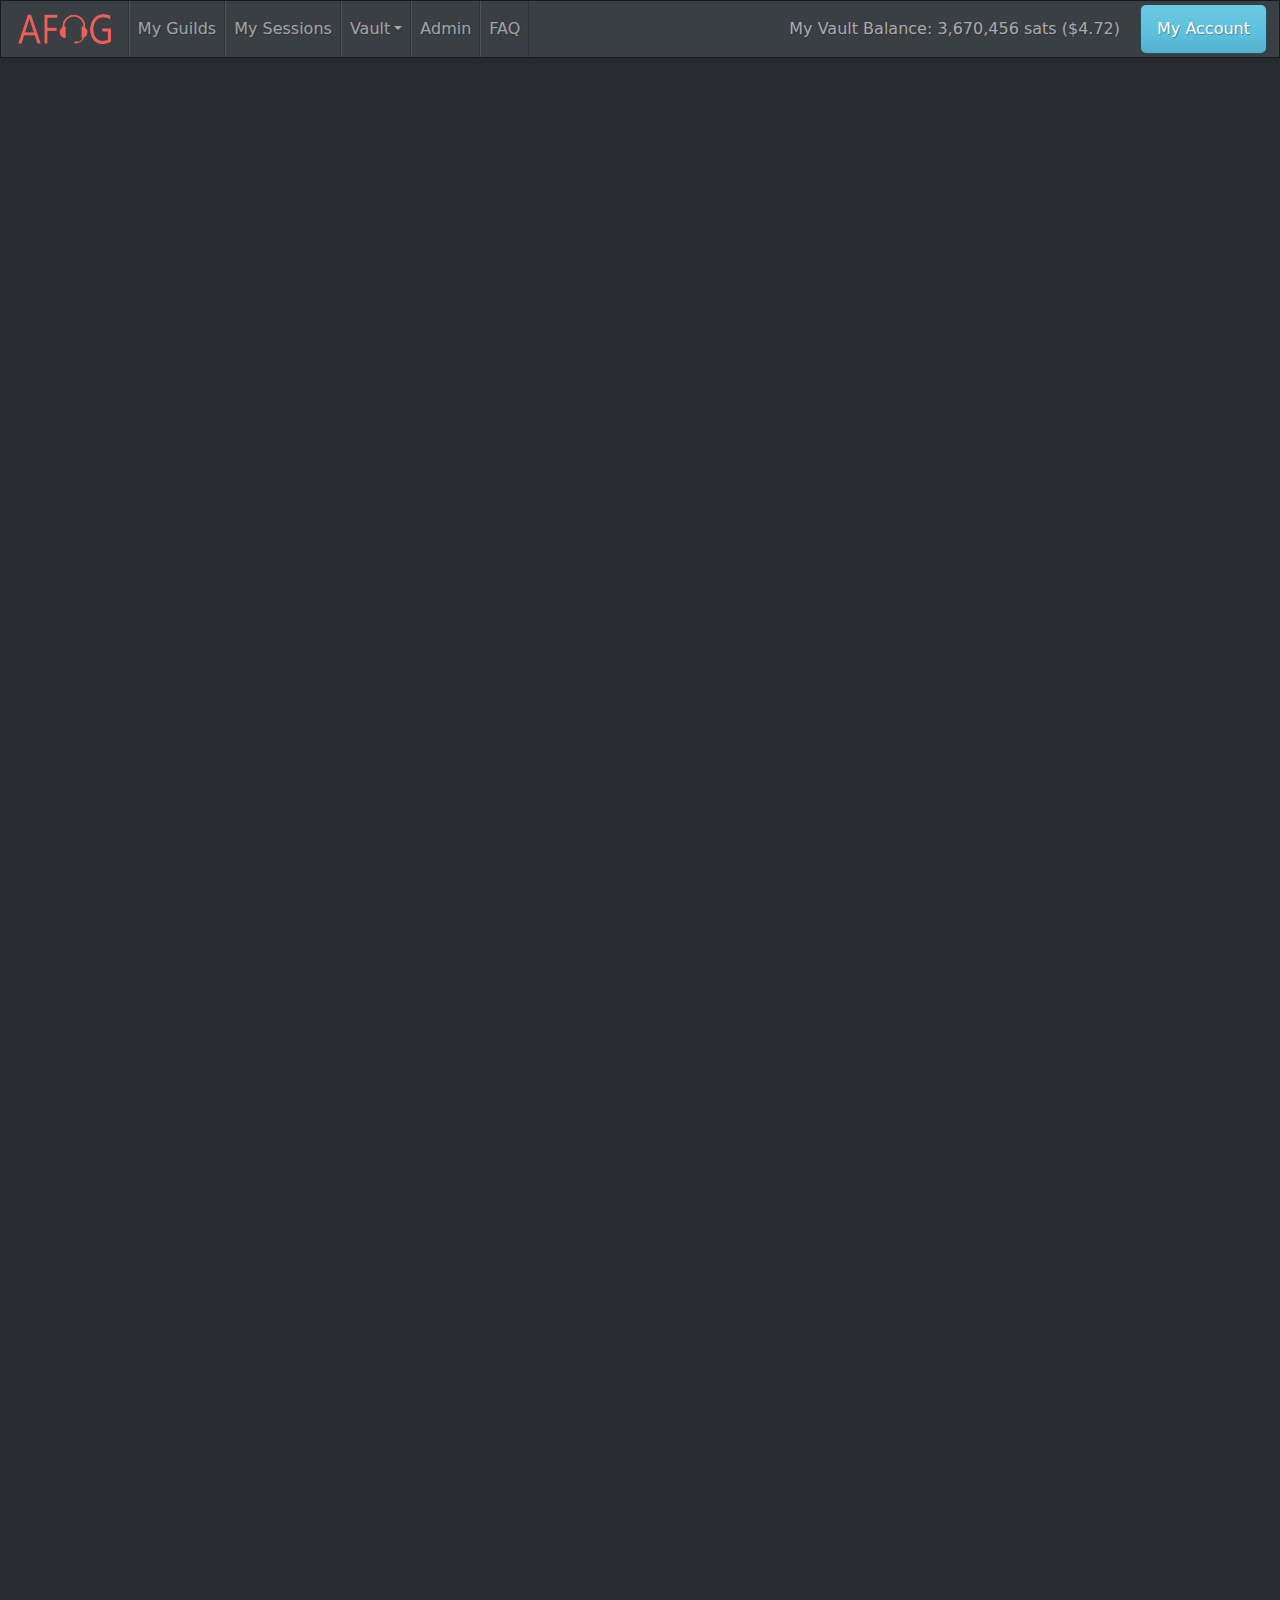
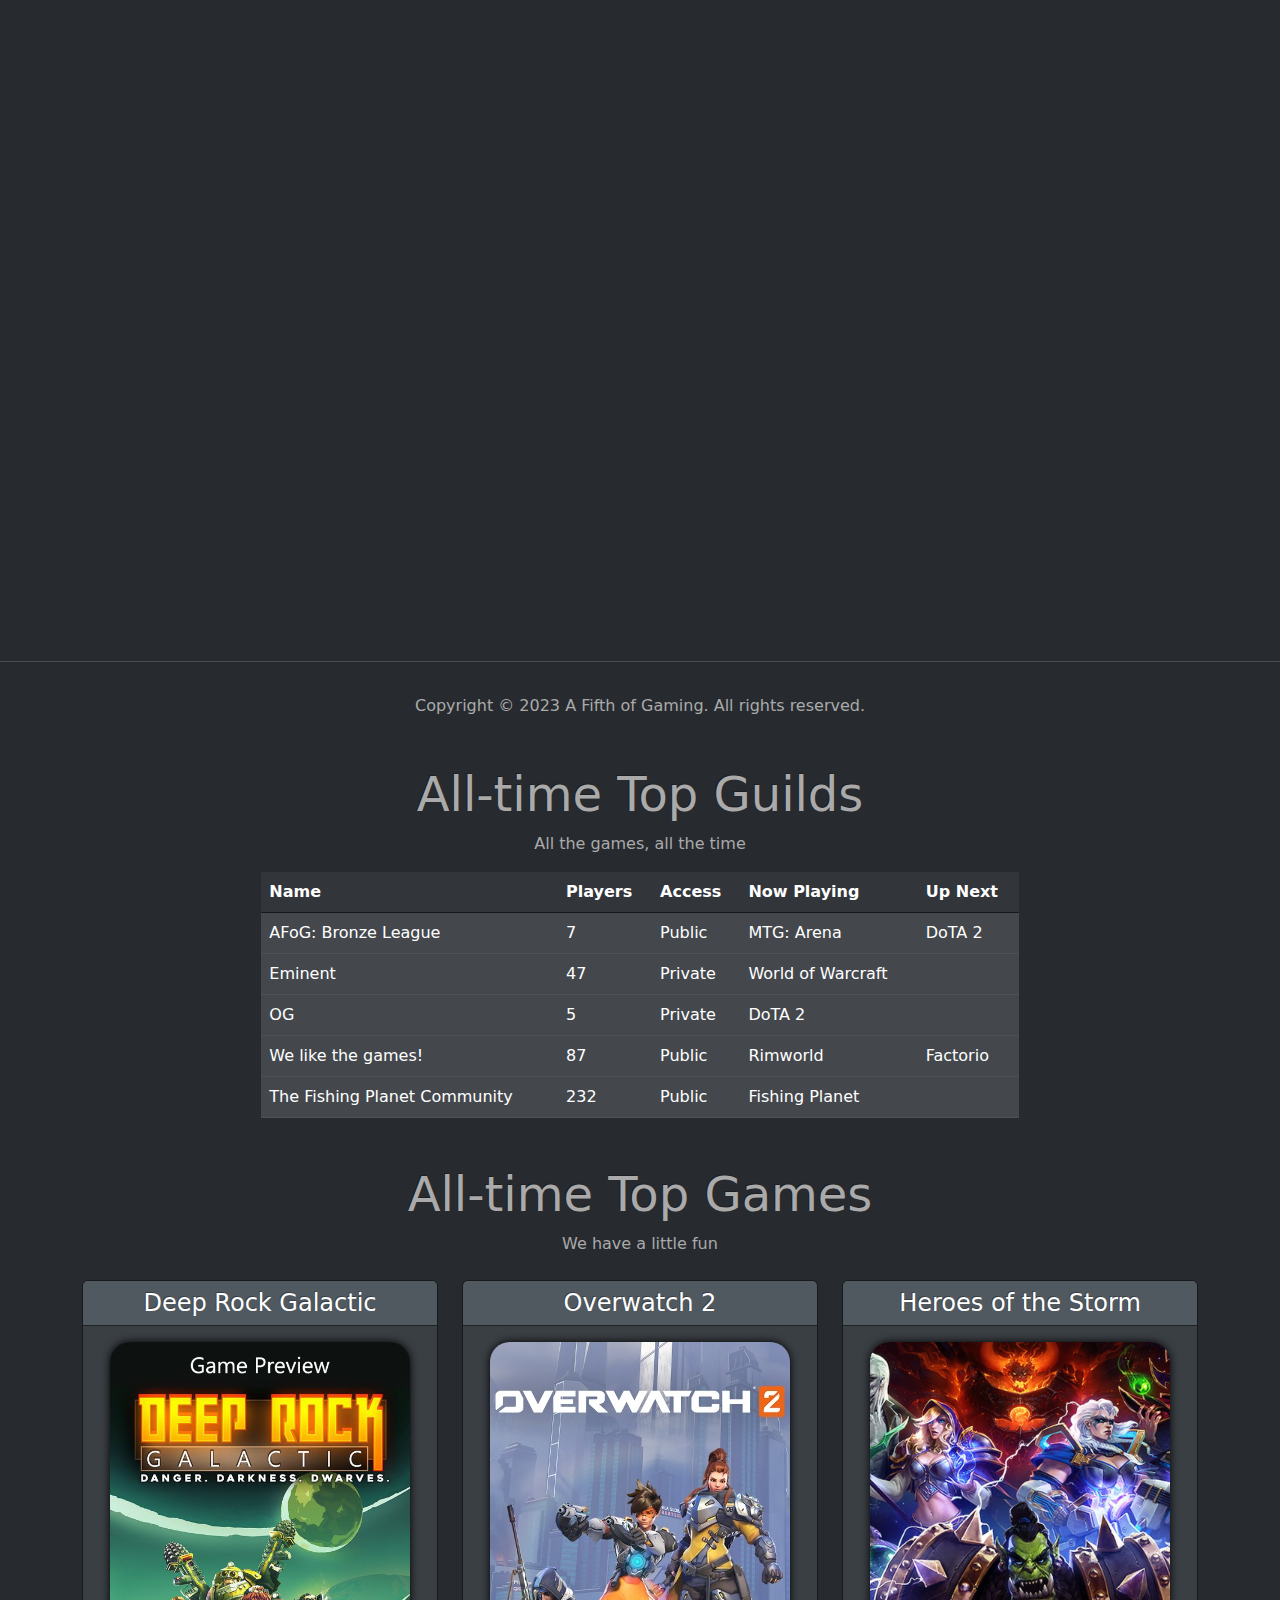
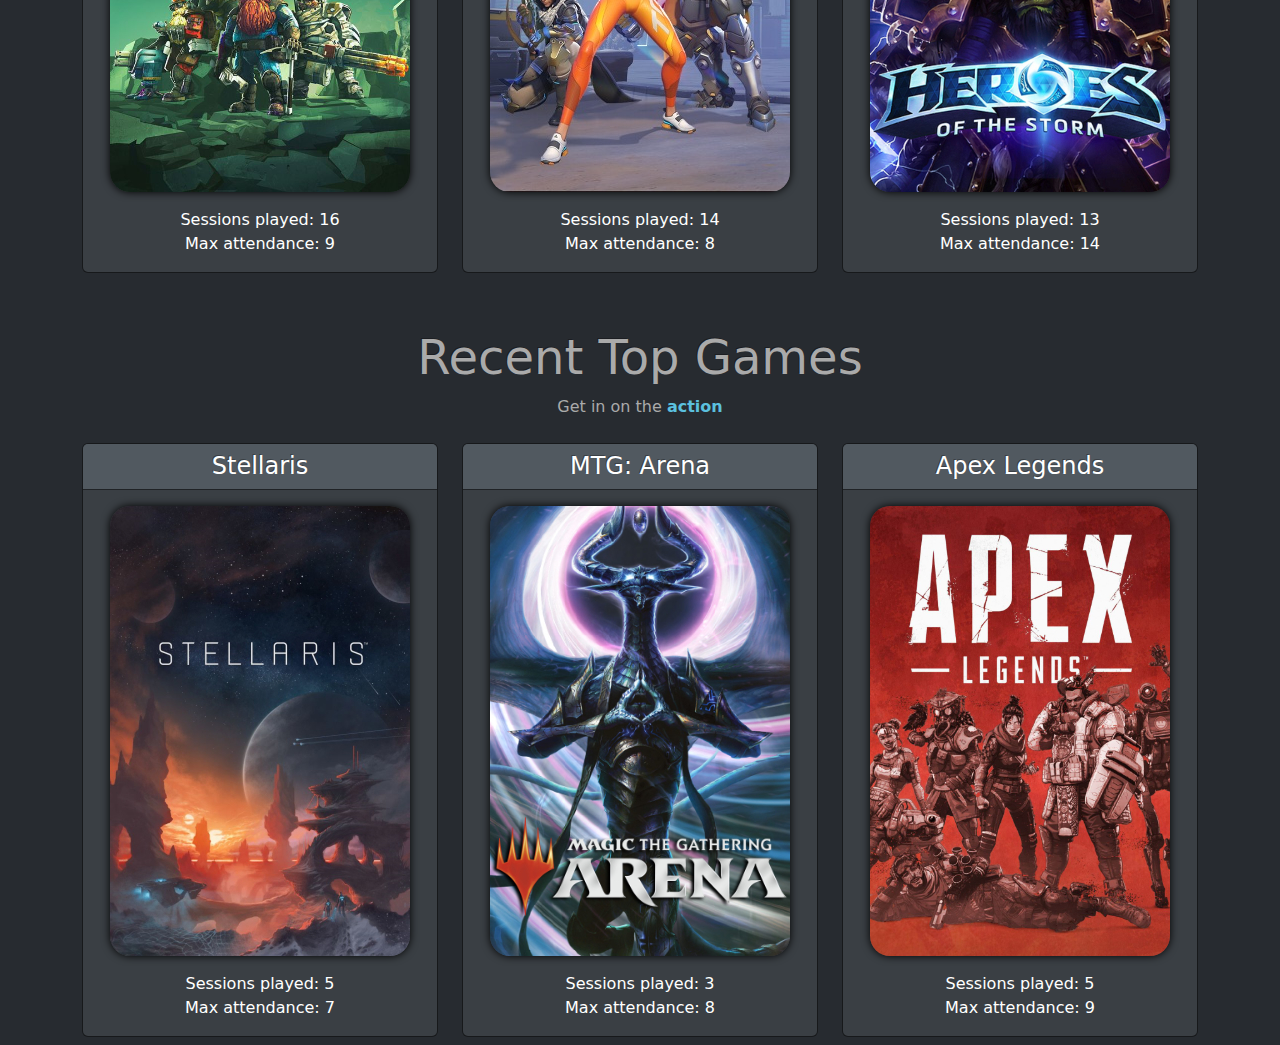
==== commit fde6897b: "Add files via upload" ====
--- a/index.html
+++ b/index.html
@@ -6,8 +6,8 @@
         <title>A Fifth of Gaming</title>
 
         <!-- CSS Start -->
-        <link rel="stylesheet" href="./Styles/Bootstrap/bootstrap.css">
-        <link rel="stylesheet" href="./Styles/style.css">
+        <link rel="stylesheet" href="Styles/Bootstrap/bootstrap.css">
+        <link rel="stylesheet" href="Styles/style.css">
         <!-- CSS End -->
 
         <body>
@@ -239,7 +239,7 @@
 
         <!-- Script Start -->
         <script src="https://cdn.jsdelivr.net/npm/bootstrap@5.3.1/dist/js/bootstrap.bundle.min.js" integrity="sha384-HwwvtgBNo3bZJJLYd8oVXjrBZt8cqVSpeBNS5n7C8IVInixGAoxmnlMuBnhbgrkm" crossorigin="anonymous"></script>
-        <script src="./Scripts/index.js"></script>
+        <script src="Scripts/index.js"></script>
         <!-- Script End -->
 
     </body>
--- a/Styles/style.css
+++ b/Styles/style.css
@@ -1,50 +1,13 @@
-* {
-    padding: 0px;
+.mbp0 {
     margin: 0px;
-}
-
-/* Game preview cards start */
-.card-preview-image {
-    border-radius: 20px;
-    box-shadow: 0px 0px 8px black;
-    width: 100%;
-    max-width: 300px;
-    transition: all .3s;
-    -o-transition: all .3s;
-    -webkit-transition: all .3s;
-    -moz-transition: all .3s;
-}
-
-.card-preview-image:hover {
-    transform: scale(1.03);
-    -o-transform: scale(1.03);
-    -webkit-transform: scale(1.03);
-    -moz-transform: scale(1.03);
-}
-
-.card-preview-list {
-    list-style-type: none;
-    margin: 0px;
+    border: 0px;
     padding: 0px;
 }
-/* Game preview cards end */
 
 /* Title animation start */
 .grow-in {
     transform: scale(0);
     animation: scale 1.4s forwards;
-}
-
-.delay1 {
-animation-delay: 0.3s;
-}
-
-.delay2 {
-    animation-delay: 0.8s;
-}
-
-.delay3 {
-    animation-delay: 20.5s;
 }
 
 @keyframes scale {
@@ -53,6 +16,22 @@
     }
     100% {
     transform: scale(1)
+    }
+}
+
+.vertical-line {
+    border-left: 1px solid var(--bs-body-color);
+    /* height: auto; */
+}
+
+.fade-in {
+    opacity: 0%;
+    animation: fade-in 0.8s forwards;
+}
+
+@keyframes fade-in {
+    100% {
+        opacity: 100%;
     }
 }
 
@@ -95,4 +74,59 @@
         bottom: 0px;
     }
 }
-/* Title animation end */+/* Title animation end */
+
+.img-rounded-corners {
+    border-radius: 20px;
+    box-shadow: 0px 0px 8px black;
+    width: 100%;
+    max-width: 300px;
+    transition: all .3s;
+    -o-transition: all .3s;
+    -webkit-transition: all .3s;
+    -moz-transition: all .3s;
+}
+
+.img-rounded-corners:hover {
+    transform: scale(1.03);
+    -o-transform: scale(1.03);
+    -webkit-transform: scale(1.03);
+    -moz-transform: scale(1.03);
+}
+
+.card-preview-list {
+    list-style-type: none;
+    margin: 0px;
+    padding: 0px;
+}
+
+.featured-guilds-card {
+    width: 100%;
+    height: 100%;
+}
+
+.card-headings h2 {
+    font-size: 1.5rem;
+}
+
+.afog-navbar-image {
+    height: auto;
+    width: auto;
+    max-height: 56px;
+    max-width: 200px;
+}
+
+h2 {
+    font-size: 3rem;
+}
+
+.flex {
+    display: flex;
+    justify-content: center;
+    align-items: center;
+    width: 100%;
+    height: 100%;
+    margin: 0px;
+    border: 0px;
+    padding: 0px;
+}